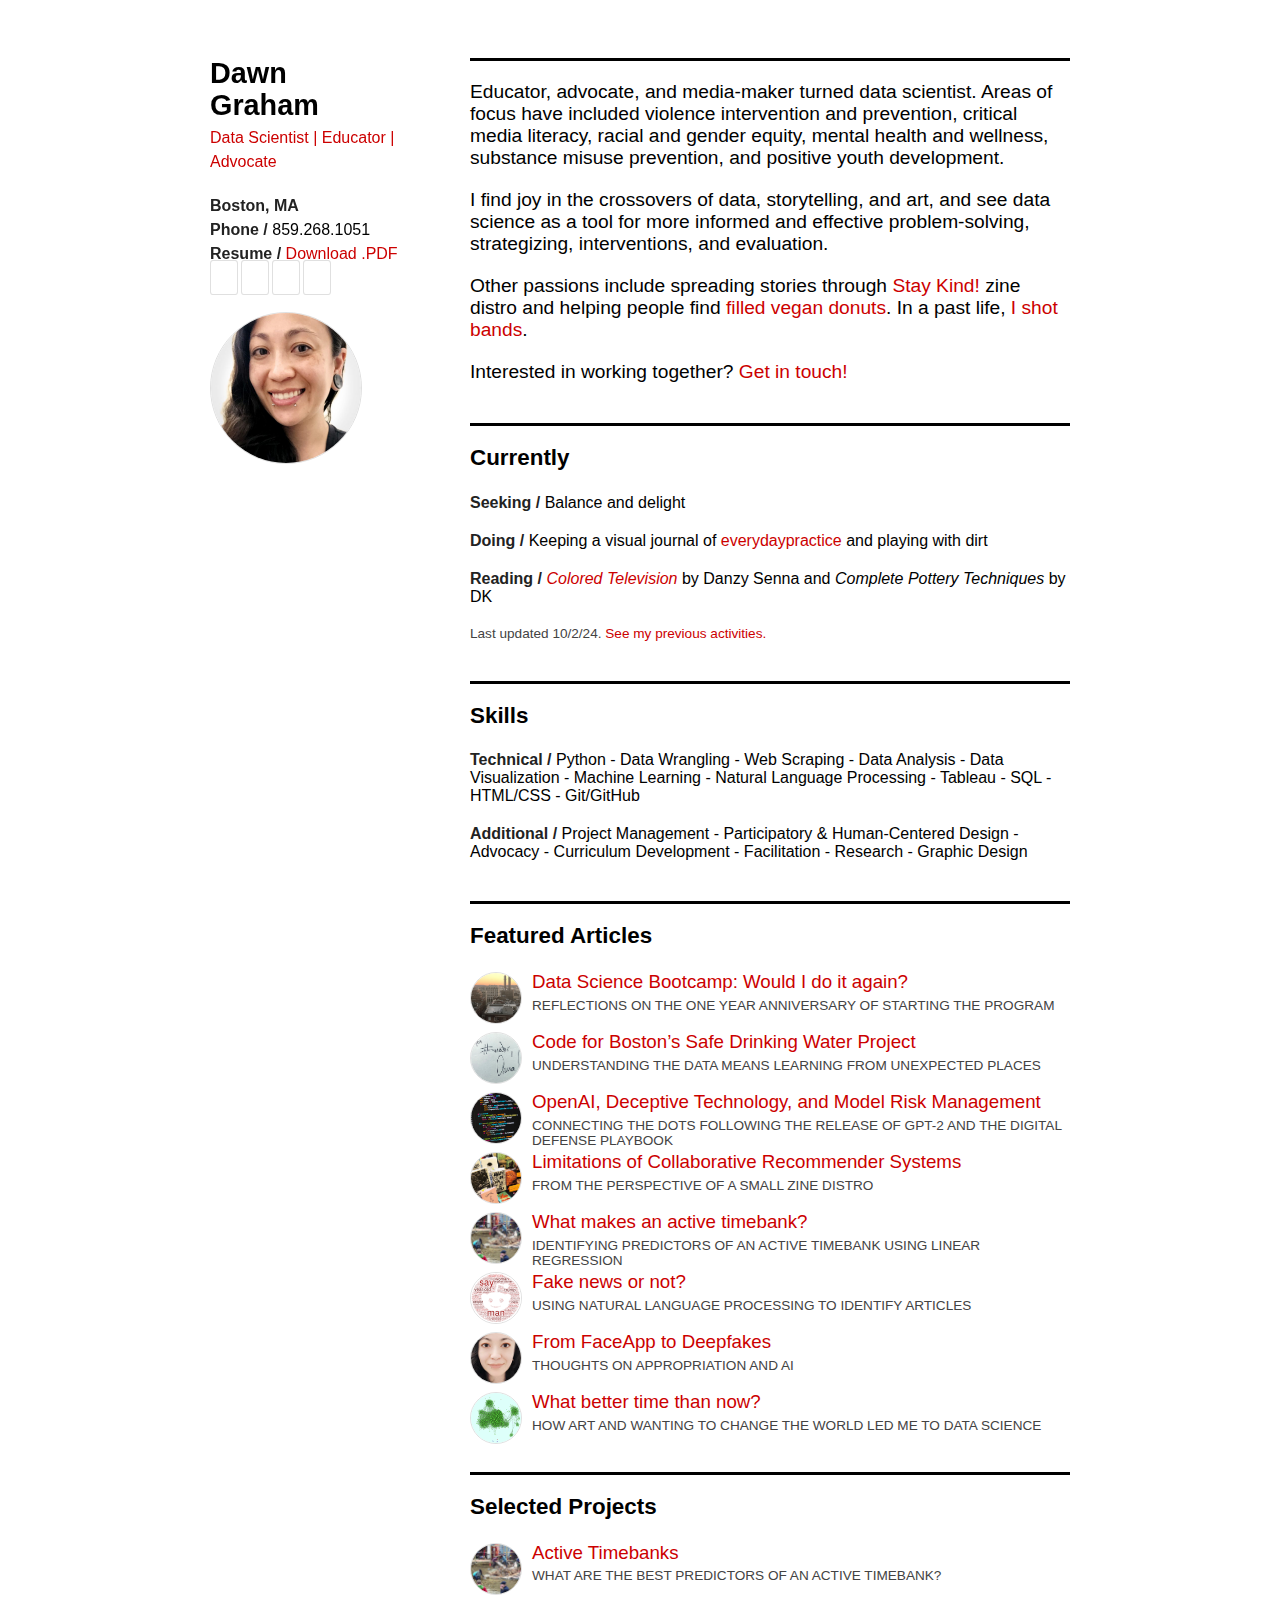
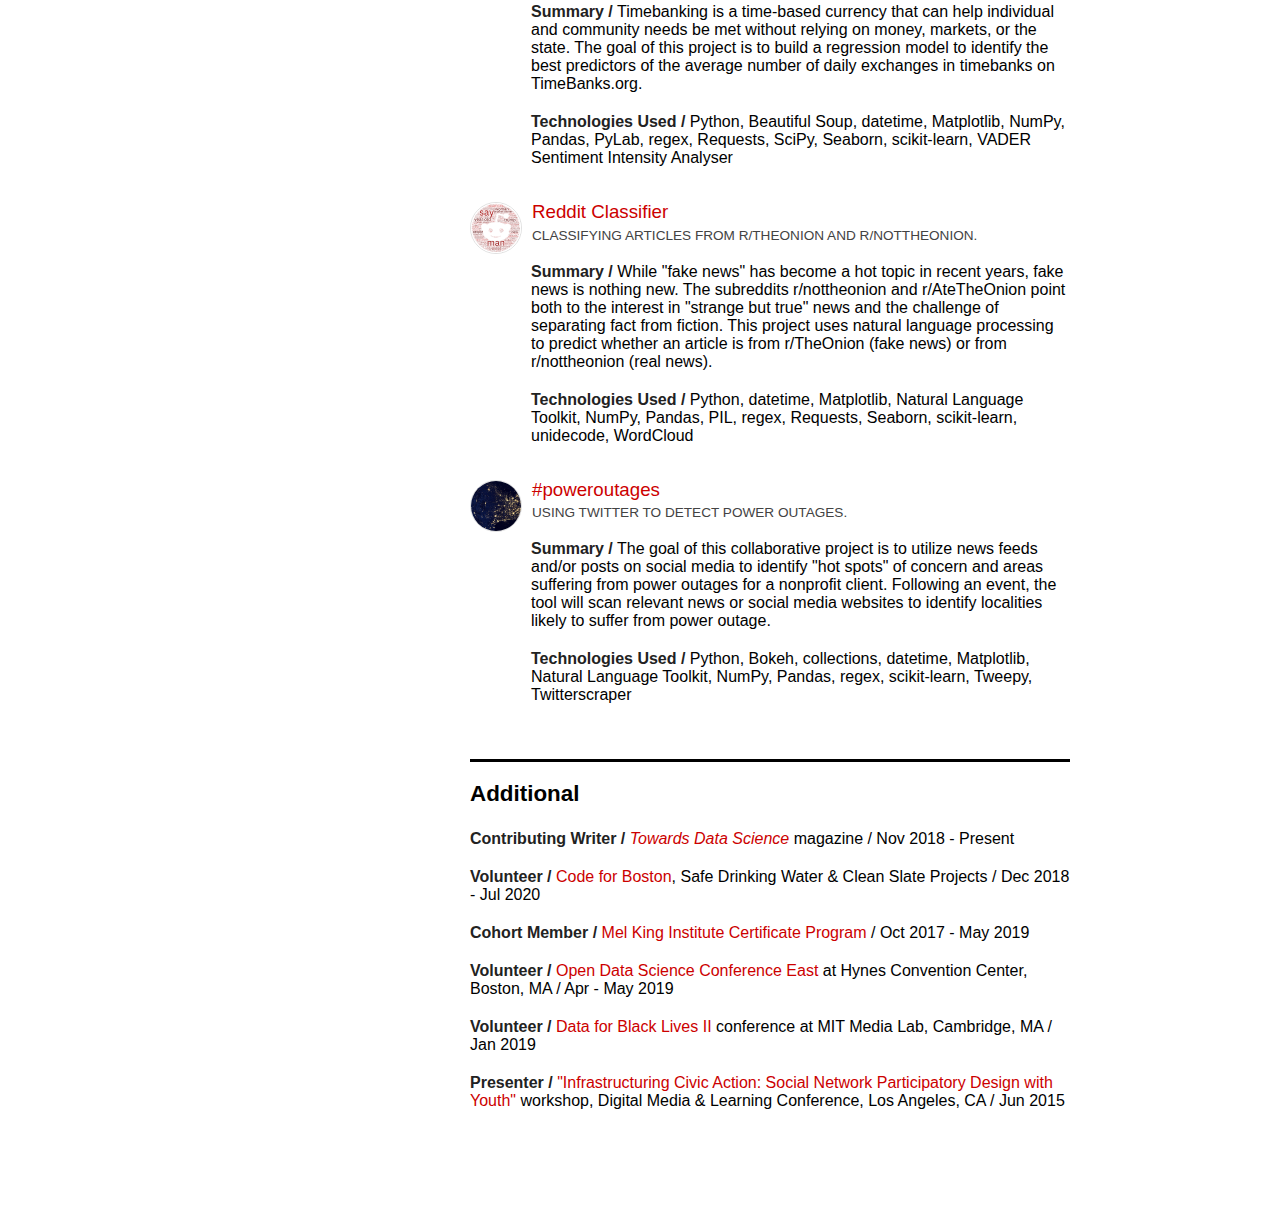
==== index.html @ 1b02b082 "Update Reading, Seeking, Learning" ====
<!doctype html>
<html>
  <head>
    <meta charset="utf-8">
    <meta http-equiv="X-UA-Compatible" content="chrome=1">
    <title>Dawn Graham</title>

    <link rel="stylesheet" href="stylesheets/styles.css">
    <link rel="stylesheet" href="stylesheets/pygment_trac.css">
    <meta name="viewport" content="width=device-width">
    <!--[if lt IE 9]>
    <script src="//html5shiv.googlecode.com/svn/trunk/html5.js"></script>
    <![endif]-->

    <!-- favicon -->
    <link rel="apple-touch-icon" sizes="180x180" href="favicon/apple-touch-icon.png">
    <link rel="icon" type="image/png" sizes="32x32" href="favicon/favicon-32x32.png">
    <link rel="icon" type="image/png" sizes="16x16" href="favicon/favicon-16x16.png">
    <link rel="manifest" href="favicon/site.webmanifest">
    <link rel="mask-icon" href="favicon/safari-pinned-tab.svg" color="#cc0000">
    <meta name="msapplication-TileColor" content="#da532c">
    <meta name="theme-color" content="#ffffff">


    <!-- Font Awesome -->
    <link rel="stylesheet" href="https://use.fontawesome.com/releases/v5.7.1/css/all.css" integrity="sha384-fnmOCqbTlWIlj8LyTjo7mOUStjsKC4pOpQbqyi7RrhN7udi9RwhKkMHpvLbHG9Sr" crossorigin="anonymous">

    <!-- Global site tag (gtag.js) - Google Analytics -->
	<script async src="https://www.googletagmanager.com/gtag/js?id=UA-133308921-1"></script>
	<script>
	  window.dataLayer = window.dataLayer || [];
	  function gtag(){dataLayer.push(arguments);}
	  gtag('js', new Date());

	  gtag('config', 'UA-133308921-1');
	</script>
  </head>
  <body>
    <div class="wrapper">
      <header>
        <h1>Dawn<br>Graham</h1>
        <p id="subtitle">Data Scientist | Educator | Advocate</p>
        <p><strong>Boston, MA</strong><br>
          <strong>Phone / </strong>859.268.1051<br>
          <strong>Resume / </strong><a href="./images/DawnGrahamResume.pdf" target="_blank">Download .PDF</a><br>
          <span class="fontawesome"><a href="mailto:dawnwgraham@gmail.com" target="_blank"><i class="far fa-envelope"></i></a> <a href="https://linkedin.com/in/dawnwgraham/" target="_blank"><i class="fab fa-linkedin-in"></i></a> <a href="https://github.com/dawngraham/" target="_blank"><i class="fab fa-github"></i></a> <a href="https://medium.com/@dawngraham" target="_blank"><i class="fab fa-medium-m"></i></a></span>
        </p>
        <img src="./images/Dawn-Graham-Headshot.jpeg">
      </header>
      <section id="summary">
      	<p>Educator, advocate, and media-maker turned data scientist. Areas of focus have included violence intervention and prevention, critical media literacy, racial and gender equity, mental health and wellness, substance misuse prevention, and positive youth development.</p>
        <p>I find joy in the crossovers of data, storytelling, and art, and see data science as a tool for more informed and effective problem-solving, strategizing, interventions, and evaluation.</p>
        <p>Other passions include spreading stories through <a href="https://www.staykind.com/" target="_blank">Stay Kind!</a> zine distro and helping people find <a href="https://filledvegandonuts.com/" target="_blank">filled vegan donuts</a>. In a past life, <a href="http://ishotbands.com/" target="_blank">I shot bands</a>.</p>
        <p>Interested in working together? <a href="mailto:dawnwgraham@gmail.com" target="_blank">Get in touch!</a></p>
      </section>
      <section>
        <h2>Currently</h2><br>
        <p>
          <strong>Seeking /</strong> Balance and delight
        </p>
        <p>
          <strong>Doing /</strong> Keeping a visual journal of <a href="https://www.instagram.com/everydaypractice/" target="_blank">everydaypractice</a> and playing with dirt
        </p>
        <p>
          <strong>Reading /</strong> <a href="https://www.penguinrandomhouse.ca/books/721501/colored-television-a-gma-book-club-pick-by-danzy-senna/9780593544372" target="_blank"><i>Colored Television</i></a> by Danzy Senna and <i>Complete Pottery Techniques</i> by DK
        </p>
        <p class="note">Last updated 10/2/24. <a href="archive.html">See my previous activities.</a></p>
      </section>
      <section>
        <h2>Skills</h2><br>
        <p>
          <strong>Technical /</strong> Python - Data Wrangling - Web Scraping - Data Analysis - Data Visualization - Machine Learning - Natural Language Processing - Tableau - SQL - HTML/CSS - Git/GitHub
        </p>
        <p>
          <strong>Additional /</strong> Project Management - Participatory & Human-Centered Design - Advocacy - Curriculum Development - Facilitation - Research - Graphic Design
        </p>
      </section>
      <section>
      	<h2>Featured Articles</h2><br>

        <div class="article">
          <img class="thumbnail" src="./images/ga.jpg">
          <a href="https://towardsdatascience.com/data-science-bootcamp-would-i-do-it-again-f80b9a8c704d?source=friends_link&sk=727666cd06eab9b3742e76c93633a19c" target="_blank"><h3>Data Science Bootcamp: Would I do it again?</h3></a>
          <p class="artsub">Reflections on the one year anniversary of starting the program</p>
        </div>

        <div class="article">
          <img class="thumbnail" src="./images/water.jpg">
          <a href="https://towardsdatascience.com/code-for-bostons-safe-drinking-water-project-8283989e647f?source=friends_link&sk=23d74f7f3690011547973d6f8df284b5" target="_blank"><h3>Code for Boston’s Safe Drinking Water Project</h3></a>
          <p class="artsub">Understanding the data means learning from unexpected places</p>
        </div>

        <div class="article">
          <img class="thumbnail" src="./images/openai.jpeg">
          <a href="https://towardsdatascience.com/openai-deceptive-technology-and-model-risk-management-57286070c06c?source=friends_link&sk=1191ae0c1755ec236af24ca416cdcbc4" target="_blank"><h3>OpenAI, Deceptive Technology, and Model Risk Management</h3></a>
          <p class="artsub">Connecting the dots following the release of GPT-2 and the Digital Defense Playbook</p>
        </div>

      	<div class="article">
	      	<img class="thumbnail" src="./images/distro.jpg">
	      	<a href="https://towardsdatascience.com/limitations-of-collaborative-recommender-systems-9801036941b3?source=friends_link&sk=53a83b3684bcdc7ad3c8f099f95afdd9" target="_blank"><h3>Limitations of Collaborative Recommender Systems</h3></a>
	        <p class="artsub">From the perspective of a small zine distro</p>
        </div>

      	<div class="article">
	      	<img class="thumbnail" src="./images/earthquake.jpg">
	      	<a href="https://towardsdatascience.com/what-makes-an-active-timebank-49a98eba8502?source=friends_link&sk=b9d755e94cc3613ef35e993f9acea7cb" target="_blank"><h3>What makes an active timebank?</h3></a>
	        <p class="artsub">Identifying predictors of an active timebank using linear regression</p>
        </div>

      	<div class="article">
	      	<img class="thumbnail" src="./images/reddit.png">
	      	<a href="https://towardsdatascience.com/fake-news-or-not-edad1552aa02?source=friends_link&sk=d1650e74a3434154fada10966b61f66d" target="_blank"><h3>Fake news or not?</h3></a>
	        <p class="artsub">Using natural language processing to identify articles</p>
        </div>

        <div class="article">
	        <img class="thumbnail" src="./images/meitu.jpeg">
	        <a href="https://towardsdatascience.com/from-faceapp-to-deepfakes-3d1048713da0?source=friends_link&sk=47bcf9e1779777476d556ead54b3d1bf" target="_blank"><h3>From FaceApp to Deepfakes</h3></a>
	        <p class="artsub">Thoughts on appropriation and AI</p>
        </div>

        <div class="article">
	        <img class="thumbnail" src="./images/fbgephi.png">
	        <a href="https://towardsdatascience.com/what-better-time-than-now-c7171cf8910e?source=friends_link&sk=c07c0a1d278b40240be6796b0c7aaef4" target="_blank"><h3>What better time than now?</h3></a>
	        <p class="artsub">How art and wanting to change the world led me to data science</p>
        </div>
      </section>
      <section id="projects">
        <h2>Selected Projects</h2><br>

        <div>
          <img class="thumbnail" src="./images/earthquake.jpg">
          <a href="https://github.com/dawngraham/timebanks" target="_blank"><h3>Active Timebanks</h3></a>
          <p class="artsub">What are the best predictors of an active timebank?</p>
          <p><strong>Summary /</strong> Timebanking is a time-based currency that can help individual and community needs be met without relying on money, markets, or the state. The goal of this project is to build a regression model to identify the best predictors of the average number of daily exchanges in timebanks on TimeBanks.org.</p>
          <p><strong>Technologies Used /</strong> Python, Beautiful Soup, datetime, Matplotlib, NumPy, Pandas, PyLab, regex, Requests, SciPy, Seaborn, scikit-learn, VADER Sentiment Intensity Analyser</p>
        </div>

        <div>
          <img class="thumbnail" src="./images/reddit.png">
          <a href="https://github.com/dawngraham/reddit-theonion" target="_blank"><h3>Reddit Classifier</h3></a>
          <p class="artsub">Classifying articles from r/TheOnion and r/nottheonion.</p>
          <p><strong>Summary /</strong> While "fake news" has become a hot topic in recent years, fake news is nothing new. The subreddits r/nottheonion and r/AteTheOnion point both to the interest in "strange but true" news and the challenge of separating fact from fiction. This project uses natural language processing to predict whether an article is from r/TheOnion (fake news) or from r/nottheonion (real news).</p>
          <p><strong>Technologies Used /</strong> Python, datetime, Matplotlib, Natural Language Toolkit, NumPy, Pandas, PIL, regex, Requests, Seaborn, scikit-learn, unidecode, WordCloud</p>
        </div>

        <div>
          <img class="thumbnail" src="./images/poweroutage.jpg">
          <a href="https://github.com/dawngraham/power-outages" target="_blank"><h3>#poweroutages</h3></a>
          <p class="artsub">Using Twitter to detect power outages.</p>
          <p><strong>Summary /</strong> The goal of this collaborative project is to utilize news feeds and/or posts on social media to identify "hot spots" of concern and areas suffering from power outages for a nonprofit client. Following an event, the tool will scan relevant news or social media websites to identify localities likely to suffer from power outage.</p>
          <p><strong>Technologies Used /</strong> Python, Bokeh, collections, datetime, Matplotlib, Natural Language Toolkit, NumPy, Pandas, regex, scikit-learn, Tweepy, Twitterscraper</p>
        </div>

      </section>
      <section>
        <h2>Additional</h2><br>
        <p>
          <strong>Contributing Writer /</strong> <a href="https://towardsdatascience.com/@dawngraham" target="_blank"><i>Towards Data Science</i></a> magazine / Nov 2018 - Present
        </p>
        <p>
          <strong>Volunteer /</strong> <a href="https://www.codeforboston.org/projects/" target="_blank">Code for Boston</a>, Safe Drinking Water & Clean Slate Projects / Dec 2018 - Jul 2020
      	</p>
        <p>
          <strong>Cohort Member /</strong> <a href="https://melkinginstitute.org/certificate-program" target="_blank">Mel King Institute Certificate Program</a> / Oct 2017 - May 2019
        </p>
        <p>
          <strong>Volunteer /</strong> <a href="https://odsc.com/boston" target="_blank">Open Data Science Conference East</a> at Hynes Convention Center, Boston, MA / Apr - May 2019
        </p>
      	<p>
          <strong>Volunteer /</strong> <a href="http://d4bl.org/conference.html" target="_blank">Data for Black Lives II</a> conference at MIT Media Lab, Cambridge, MA / Jan 2019
        </p>
        <p>
        	<strong>Presenter /</strong> <a href= "https://dml2015.dmlhub.net/event/12386-workshop-ce-infrastructuring-civic-action-social-network-participatory-design-with-youth/?instance_id=797" target="_blank">"Infrastructuring Civic Action: Social Network Participatory Design with Youth"</a> workshop, Digital Media & Learning Conference, Los Angeles, CA / Jun 2015
        </p>
      </section>
      <div id="bottom">
      </div>
      <footer>
      </footer>
    </div>
    <script src="javascripts/scale.fix.js"></script>
  </body>
</html>
---- stylesheets/styles.css ----
body {
  background-color: #fff;
  padding:50px;
  font-size: 100%;
  font-family: 'Helvetica Neue', Helvetica, Arial, sans-serif;
  color:#000;
  font-weight:300;
}

h1, h2, h3, h4, h5, h6 {
  color:#000;
  margin:0 0 5px;
}

p, ul, ol, table, pre, dl {
  margin:0 0 20px;
}

h1, h2, h3 {
  line-height:1.1;
}

h1 {
  font-size:1.8em;
  font-weight: 700;
}

h1 a {
  color: #000;
}

h1 a:hover {
  color:#cc0000;
  text-decoration:none;
}

h2 {
  font-size:1.4em;
  font-weight: 700;
}

h3, h4, h5, h6 {
  font-weight: 500;
}

a h3 {
  color: #cc0000;
}

a {
  color:#cc0000;
  text-decoration:none;
}

a:hover {
  text-decoration:underline;
}

a small {
  font-size:11px;
  color:#777;
  margin-top:-0.3em;
  display:block;
}

a:hover small {
  color:#777;
}

.wrapper {
  width:860px;
  margin:0 auto;
}

blockquote {
  border-left:1px solid #e5e5e5;
  margin:0;
  padding:0 0 0 20px;
  font-style:italic;
}

code, pre {
  font-family:Monaco, Bitstream Vera Sans Mono, Lucida Console, Terminal, Consolas, Liberation Mono, DejaVu Sans Mono, Courier New, monospace;
  color:#333;
}

pre {
  padding:8px 15px;
  background: #f8f8f8;
  border-radius:5px;
  border:1px solid #e5e5e5;
  overflow-x: auto;
}

table {
  width:100%;
  border-collapse:collapse;
}

th, td {
  text-align:left;
  padding:5px 10px;
  border-bottom:1px solid #e5e5e5;
}

dt {
  color:#444;
  font-weight:500;
}

th {
  color:#444;
}

img {
  max-width:100%;
}

header {
  width:240px;
  float:left;
  position:fixed;
  -webkit-font-smoothing:subpixel-antialiased;
}

header p {
  font-size: 1em;
  line-height: 1.5em;
}

#subtitle {
  font-size: 1em;
  color: #cc0000;
}

header img {
  padding:0;
  border-radius:50%;
  border:1px solid #e0e0e0;
  width:150px;
}

header ul {
  list-style:none;
  height:40px;
  padding:0;
  background: #f4f4f4;
  border-radius:5px;
  border:1px solid #e0e0e0;
  width:240px;
}

header li {
  width:89px;
  float:left;
  border-right:1px solid #e0e0e0;
  height:40px;
}

header li:first-child a {
  border-radius:5px 0 0 5px;
}

header li:last-child a {
  border-radius:0 5px 5px 0;
}

header ul a {
  line-height:1;
  font-size:11px;
  color:#999;
  display:block;
  text-align:center;
  padding-top:6px;
  height:34px;
}

header ul a:hover {
  color:#999;
}

header ul a:active {
  background-color:#f0f0f0;
}

strong {
  color:#222;
  font-weight:700;
}

header ul li + li + li {
  border-right:none;
  width:89px;
}

header ul a strong {
  font-size:14px;
  display:block;
  color:#222;
}

.fontawesome i {
  font-size:1.3em;
  color: #cc0000;
  margin: 10px 3px 0 0;
  padding: 5px 13px;
  border:1px solid #e0e0e0;
  border-radius: 10%;
}

.fontawesome i:hover {
  border:1px solid #cc0000;
}

section {
  width:600px;
  float:right;
  padding-bottom:50px;
  border:1px solid #000;
  border-width:3px 0 0 0;
  padding:20px 0;
  margin:0;
}

#summary {
  font-size: 1.2em;
}

small {
  font-size:11px;
}

hr {
  border:0;
  background:#e5e5e5;
  height:1px;
  margin:0 0 20px;
}

.note {
  color: #434343;
  font-size: 0.85em;
}

.article {
  min-height: 60px;
}

.article p {
  margin: 0 0 20px 61px;
}

.thumbnail {
  width:50px;
  height:50px;
  object-fit:cover;
  border-radius:50%;
  border:1px solid #e0e0e0;
  vertical-align:middle;
  float:left;
  margin-right:10px;
}

.reading {
  max-width:120px;
  max-height:120px;
  object-fit:contain;
  border:1px solid #e0e0e0;
  vertical-align:middle;
  margin: 0 10px 10px 0;
  border-radius: 3px;
}

.readingdt {
  writing-mode: vertical-lr;
  margin: 0 0 0px -10px;
}

.artsub {
  text-transform: uppercase;
  color: #434343;
  font-size: .85em;
}

#projects div {
  margin-bottom: 35px;
}

#projects p {
  margin: 0 0 20px 61px;
}

#archive ul {
	position: relative;
	list-style: none;
	margin-left: 35px;
	padding-left: 0.8em;
}

#archive ul li{
  margin: 0 0 20px;
}

#archive ul li:before {
	content: "/";
  font-weight: 500;
	position: absolute;
  left: 0;
}

#archive ul ul {
	margin-left: 0;
}

#bottom {
  clear: both;
}

footer {
  width:270px;
  float:left;
  position:fixed;
  bottom:50px;
  -webkit-font-smoothing:subpixel-antialiased;
}

@media print, screen and (max-width: 960px) {

  div.wrapper {
    width:auto;
    margin:0;
  }

  header, section, footer {
    float:none;
    position:static;
    width:auto;
  }

  header {
    padding-right:200px;
  }

  section {
  }

  header a small {
    display:inline;
  }

  header img {
    position:absolute;
    right:50px;
    top:52px;
  }

  header ul {
    position:absolute;
    right:50px;
    top:52px;
  }

  #subtitle {
    font-size: 1.4em;
  }
}

@media print, screen and (max-width: 720px) {
  body {
    word-wrap:break-word;
  }

  header {
    padding:0;
  }

  header ul, header p.view {
    position:static;
  }

  #subtitle {
    padding-right:160px;
  }

  pre, code {
    word-wrap:normal;
  }
}

@media print, screen and (max-width: 480px) {
  body {
    padding:15px;
  }

  header img {
    right:23px;
    top:23px;
    width: 120px;
  }

  header ul {
    width:99%;
  }

  header li, header ul li + li + li {
    width:33%;
  }

  #subtitle {
    font-size: 1.1em;
    padding-right:130px;
  }

  .reading {
    max-width:75px;
    max-height:75px;
    margin: 0 5px 5px 0;
  }
  .readingdt {
    margin: 0 0 -10px -5px;
    font-size: 80%;
  }
}

@media print {
  body {
    padding:0.4in;
    font-size:12pt;
    color:#444;
  }
}
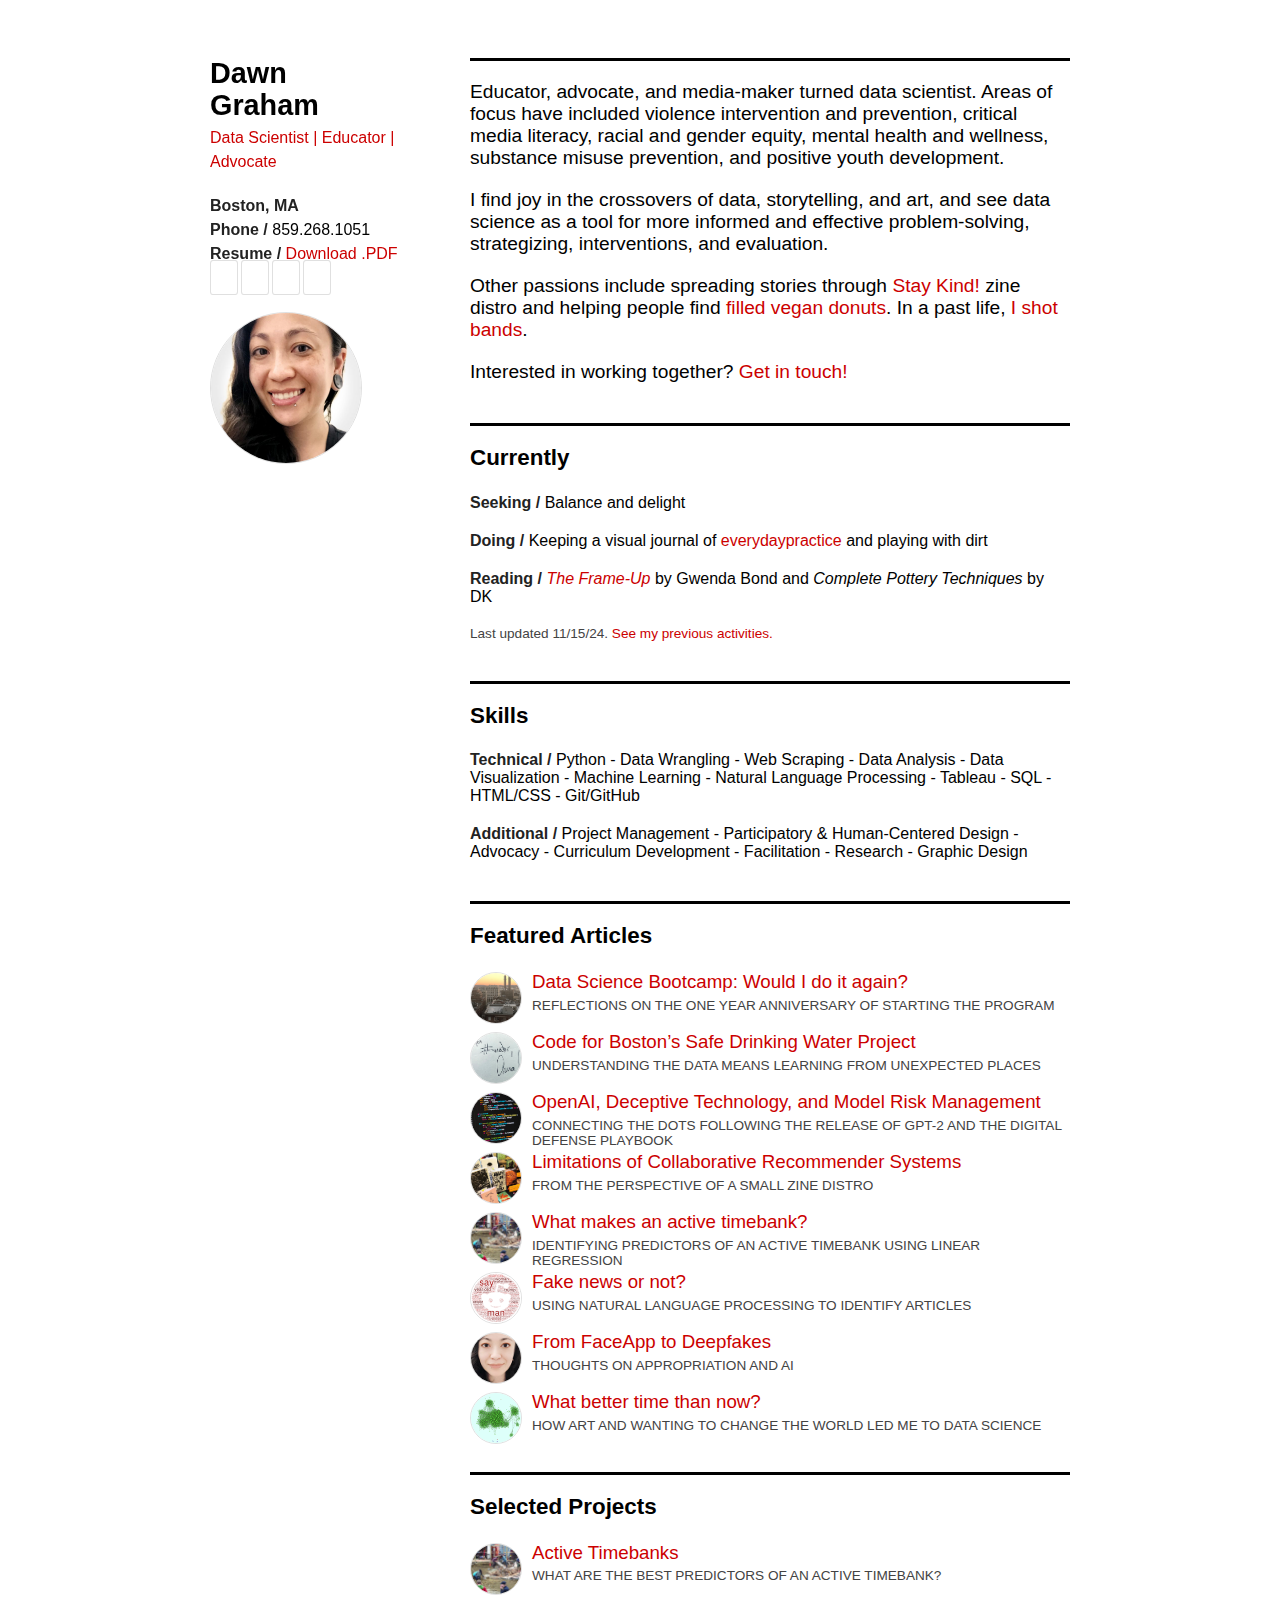
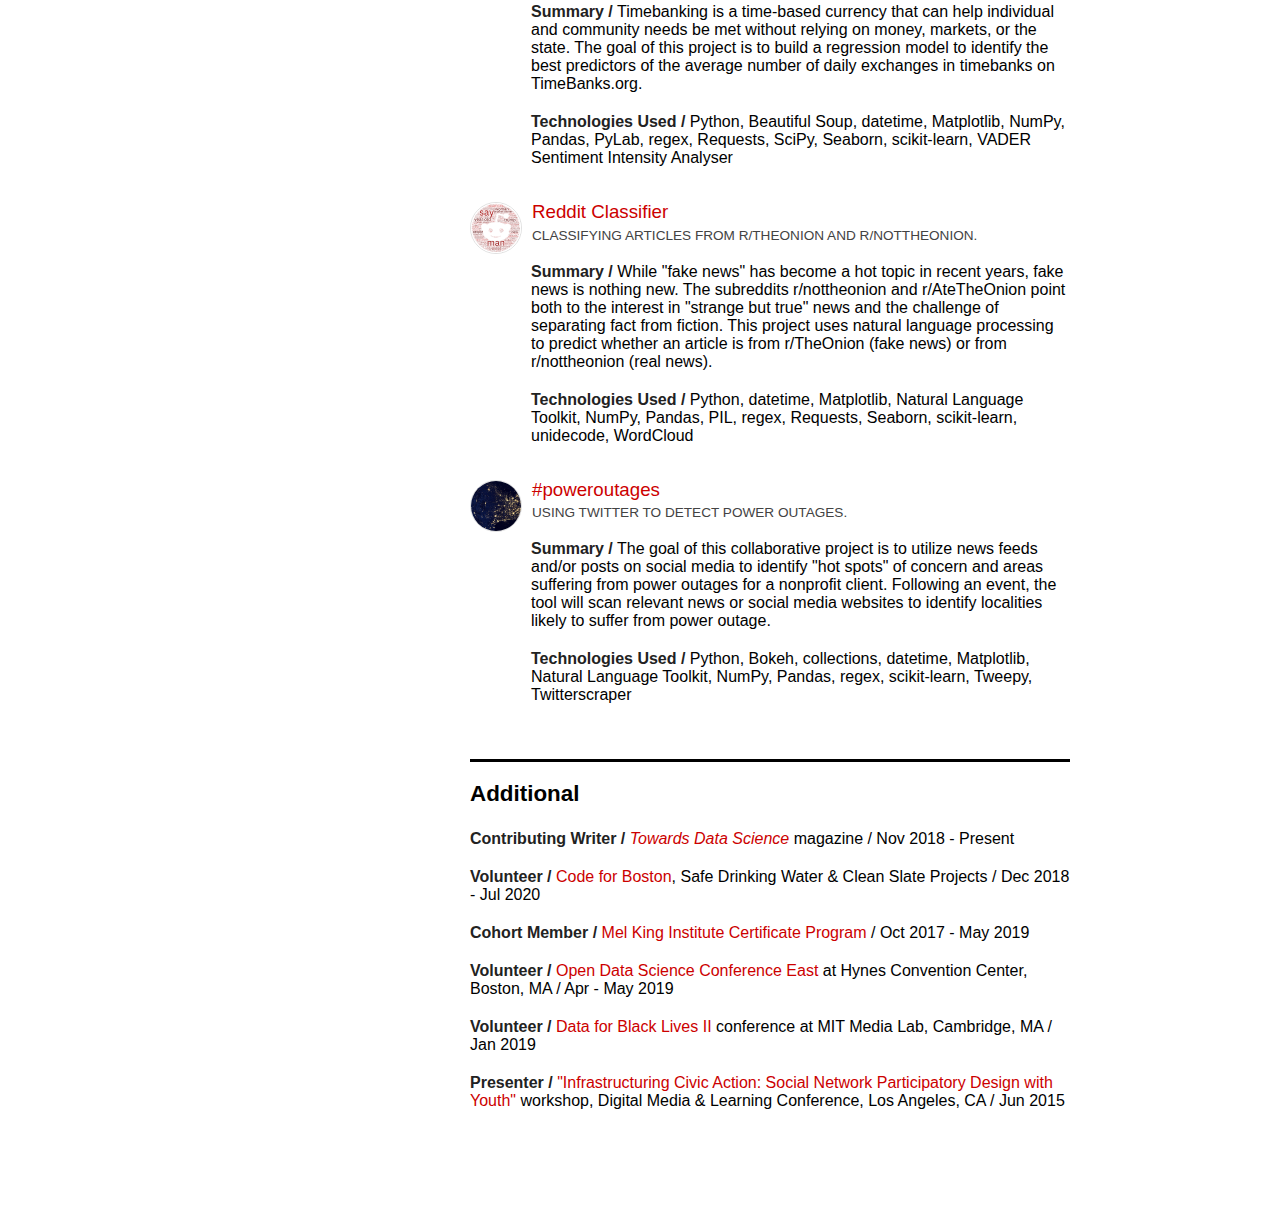
==== commit ed047f35: "Update Reading" ====
--- a/index.html
+++ b/index.html
@@ -62,9 +62,9 @@
           <strong>Doing /</strong> Keeping a visual journal of <a href="https://www.instagram.com/everydaypractice/" target="_blank">everydaypractice</a> and playing with dirt
         </p>
         <p>
-          <strong>Reading /</strong> <a href="https://www.penguinrandomhouse.ca/books/721501/colored-television-a-gma-book-club-pick-by-danzy-senna/9780593544372" target="_blank"><i>Colored Television</i></a> by Danzy Senna and <i>Complete Pottery Techniques</i> by DK
+          <strong>Reading /</strong> <a href="https://www.gwendabond.com/bondgirl/writing/the-frame-up" target="_blank"><i>The Frame-Up</i></a> by Gwenda Bond and <i>Complete Pottery Techniques</i> by DK
         </p>
-        <p class="note">Last updated 10/2/24. <a href="archive.html">See my previous activities.</a></p>
+        <p class="note">Last updated 11/15/24. <a href="archive.html">See my previous activities.</a></p>
       </section>
       <section>
         <h2>Skills</h2><br>
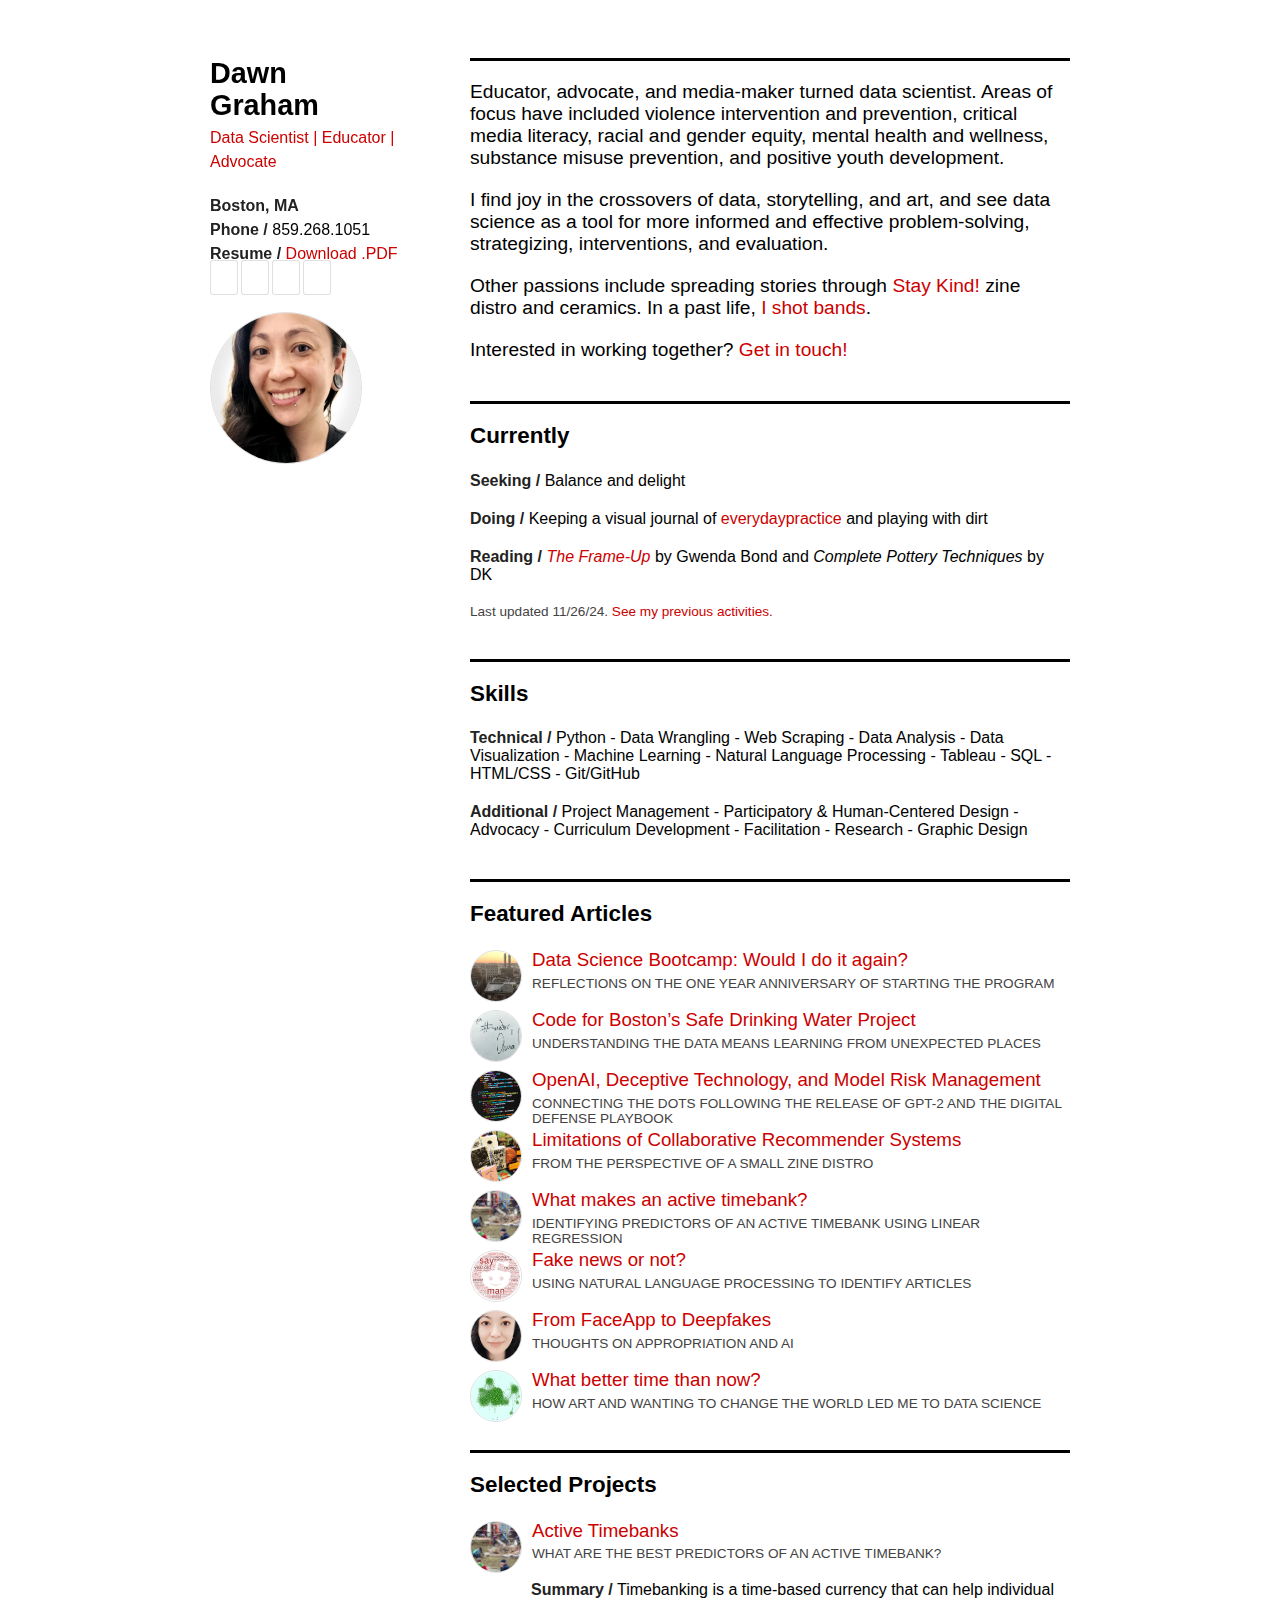
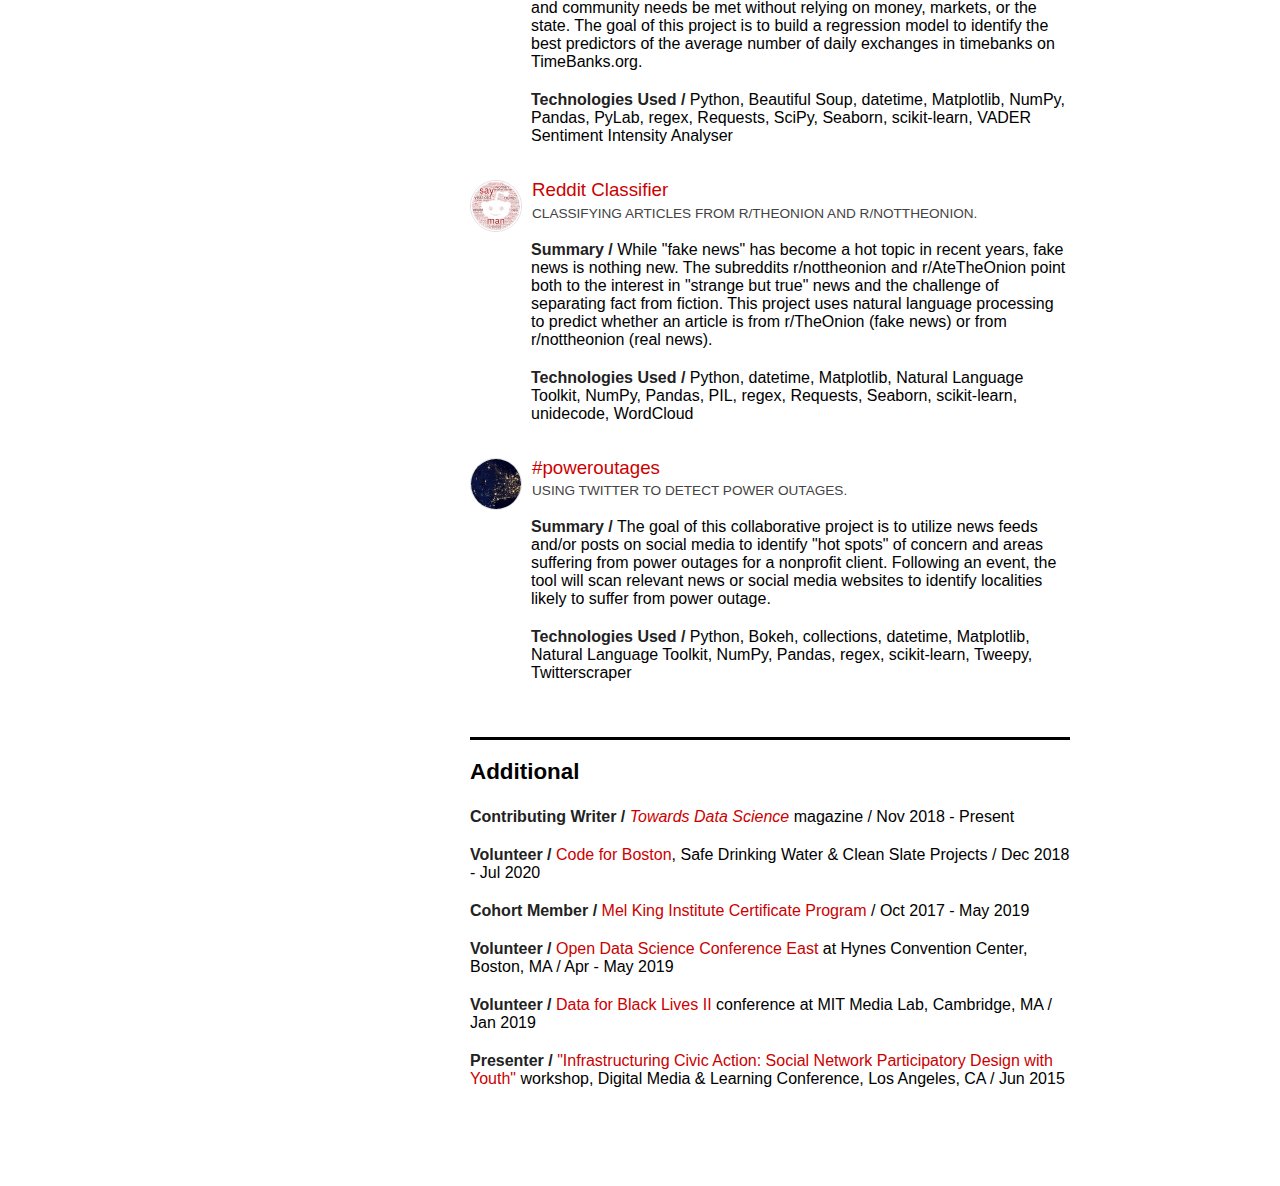
==== commit b0a72e9b: "Update summary" ====
--- a/index.html
+++ b/index.html
@@ -50,7 +50,7 @@
       <section id="summary">
       	<p>Educator, advocate, and media-maker turned data scientist. Areas of focus have included violence intervention and prevention, critical media literacy, racial and gender equity, mental health and wellness, substance misuse prevention, and positive youth development.</p>
         <p>I find joy in the crossovers of data, storytelling, and art, and see data science as a tool for more informed and effective problem-solving, strategizing, interventions, and evaluation.</p>
-        <p>Other passions include spreading stories through <a href="https://www.staykind.com/" target="_blank">Stay Kind!</a> zine distro and helping people find <a href="https://filledvegandonuts.com/" target="_blank">filled vegan donuts</a>. In a past life, <a href="http://ishotbands.com/" target="_blank">I shot bands</a>.</p>
+        <p>Other passions include spreading stories through <a href="https://www.staykind.com/" target="_blank">Stay Kind!</a> zine distro and ceramics. In a past life, <a href="http://ishotbands.com/" target="_blank">I shot bands</a>.</p>
         <p>Interested in working together? <a href="mailto:dawnwgraham@gmail.com" target="_blank">Get in touch!</a></p>
       </section>
       <section>
@@ -64,7 +64,7 @@
         <p>
           <strong>Reading /</strong> <a href="https://www.gwendabond.com/bondgirl/writing/the-frame-up" target="_blank"><i>The Frame-Up</i></a> by Gwenda Bond and <i>Complete Pottery Techniques</i> by DK
         </p>
-        <p class="note">Last updated 11/15/24. <a href="archive.html">See my previous activities.</a></p>
+        <p class="note">Last updated 11/26/24. <a href="archive.html">See my previous activities.</a></p>
       </section>
       <section>
         <h2>Skills</h2><br>
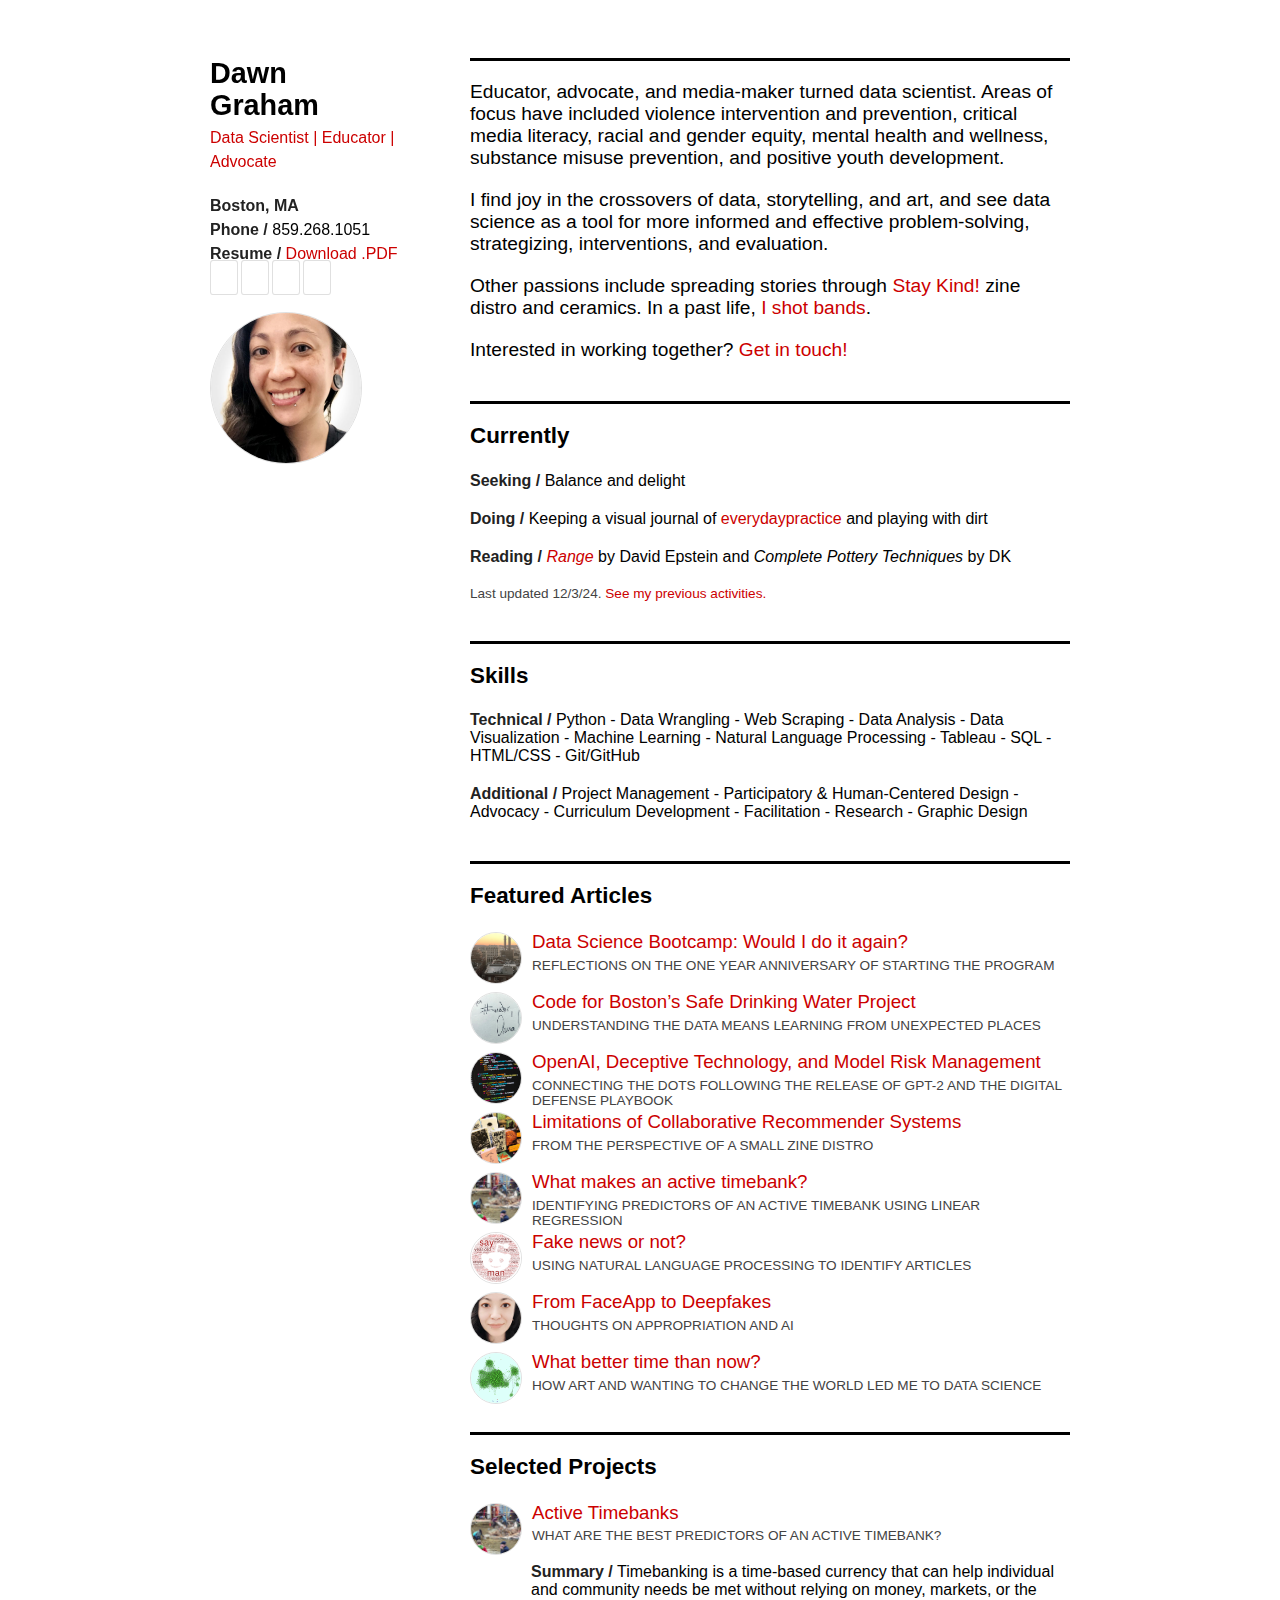
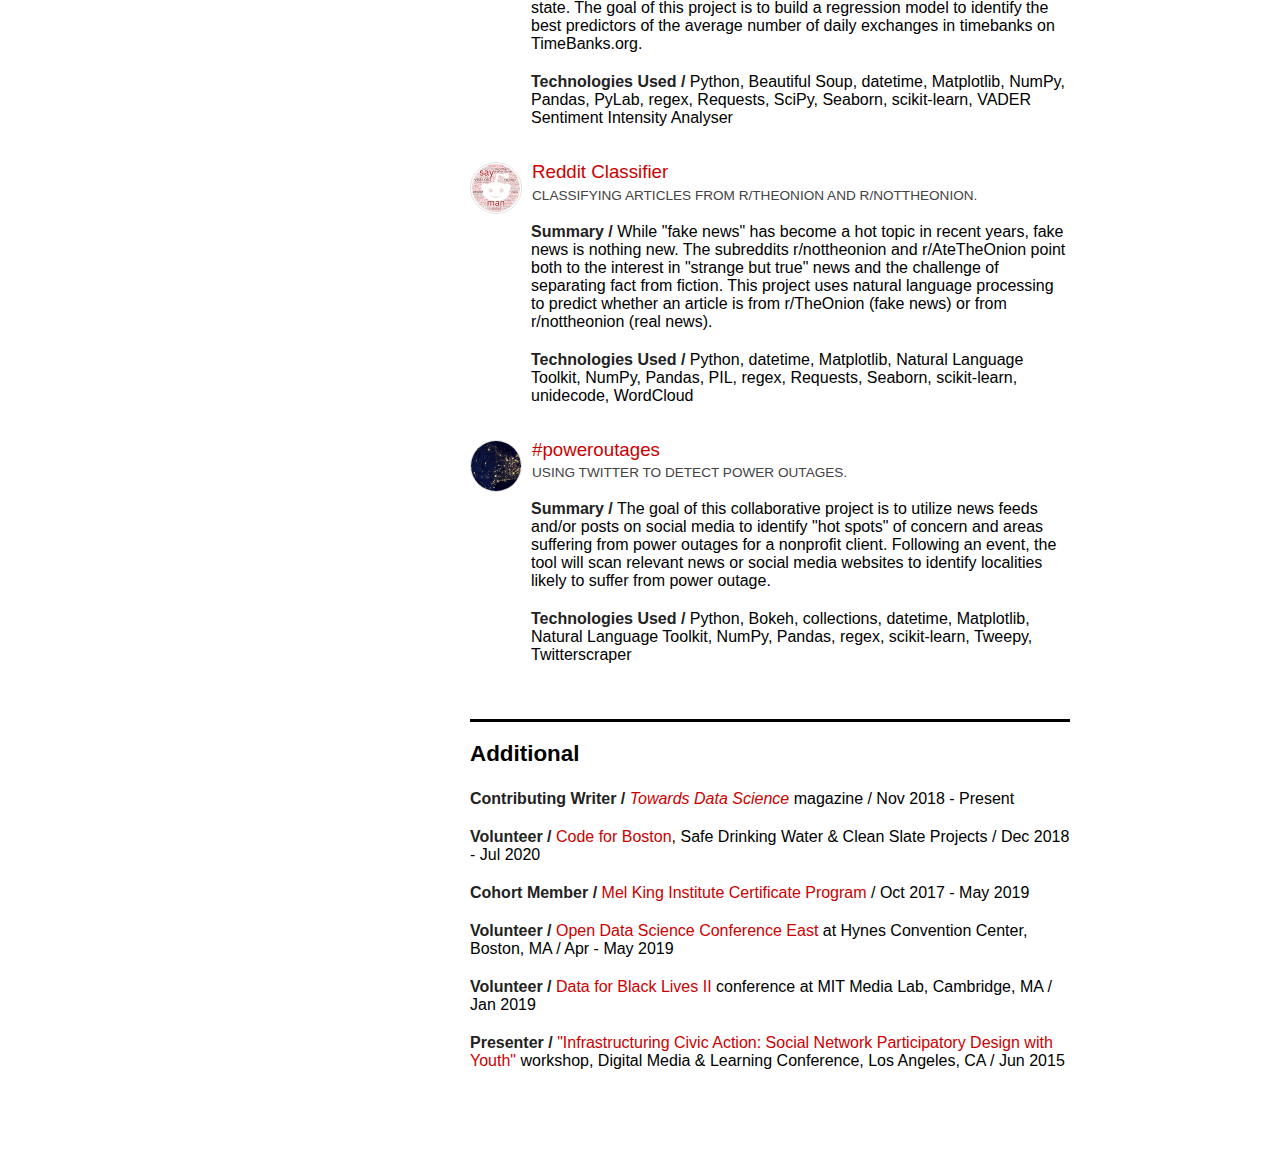
==== commit b1643e24: "Update reading" ====
--- a/index.html
+++ b/index.html
@@ -62,9 +62,9 @@
           <strong>Doing /</strong> Keeping a visual journal of <a href="https://www.instagram.com/everydaypractice/" target="_blank">everydaypractice</a> and playing with dirt
         </p>
         <p>
-          <strong>Reading /</strong> <a href="https://www.gwendabond.com/bondgirl/writing/the-frame-up" target="_blank"><i>The Frame-Up</i></a> by Gwenda Bond and <i>Complete Pottery Techniques</i> by DK
+          <strong>Reading /</strong> <a href="https://davidepstein.com/range/" target="_blank"><i>Range</i></a> by David Epstein and <i>Complete Pottery Techniques</i> by DK
         </p>
-        <p class="note">Last updated 11/26/24. <a href="archive.html">See my previous activities.</a></p>
+        <p class="note">Last updated 12/3/24. <a href="archive.html">See my previous activities.</a></p>
       </section>
       <section>
         <h2>Skills</h2><br>
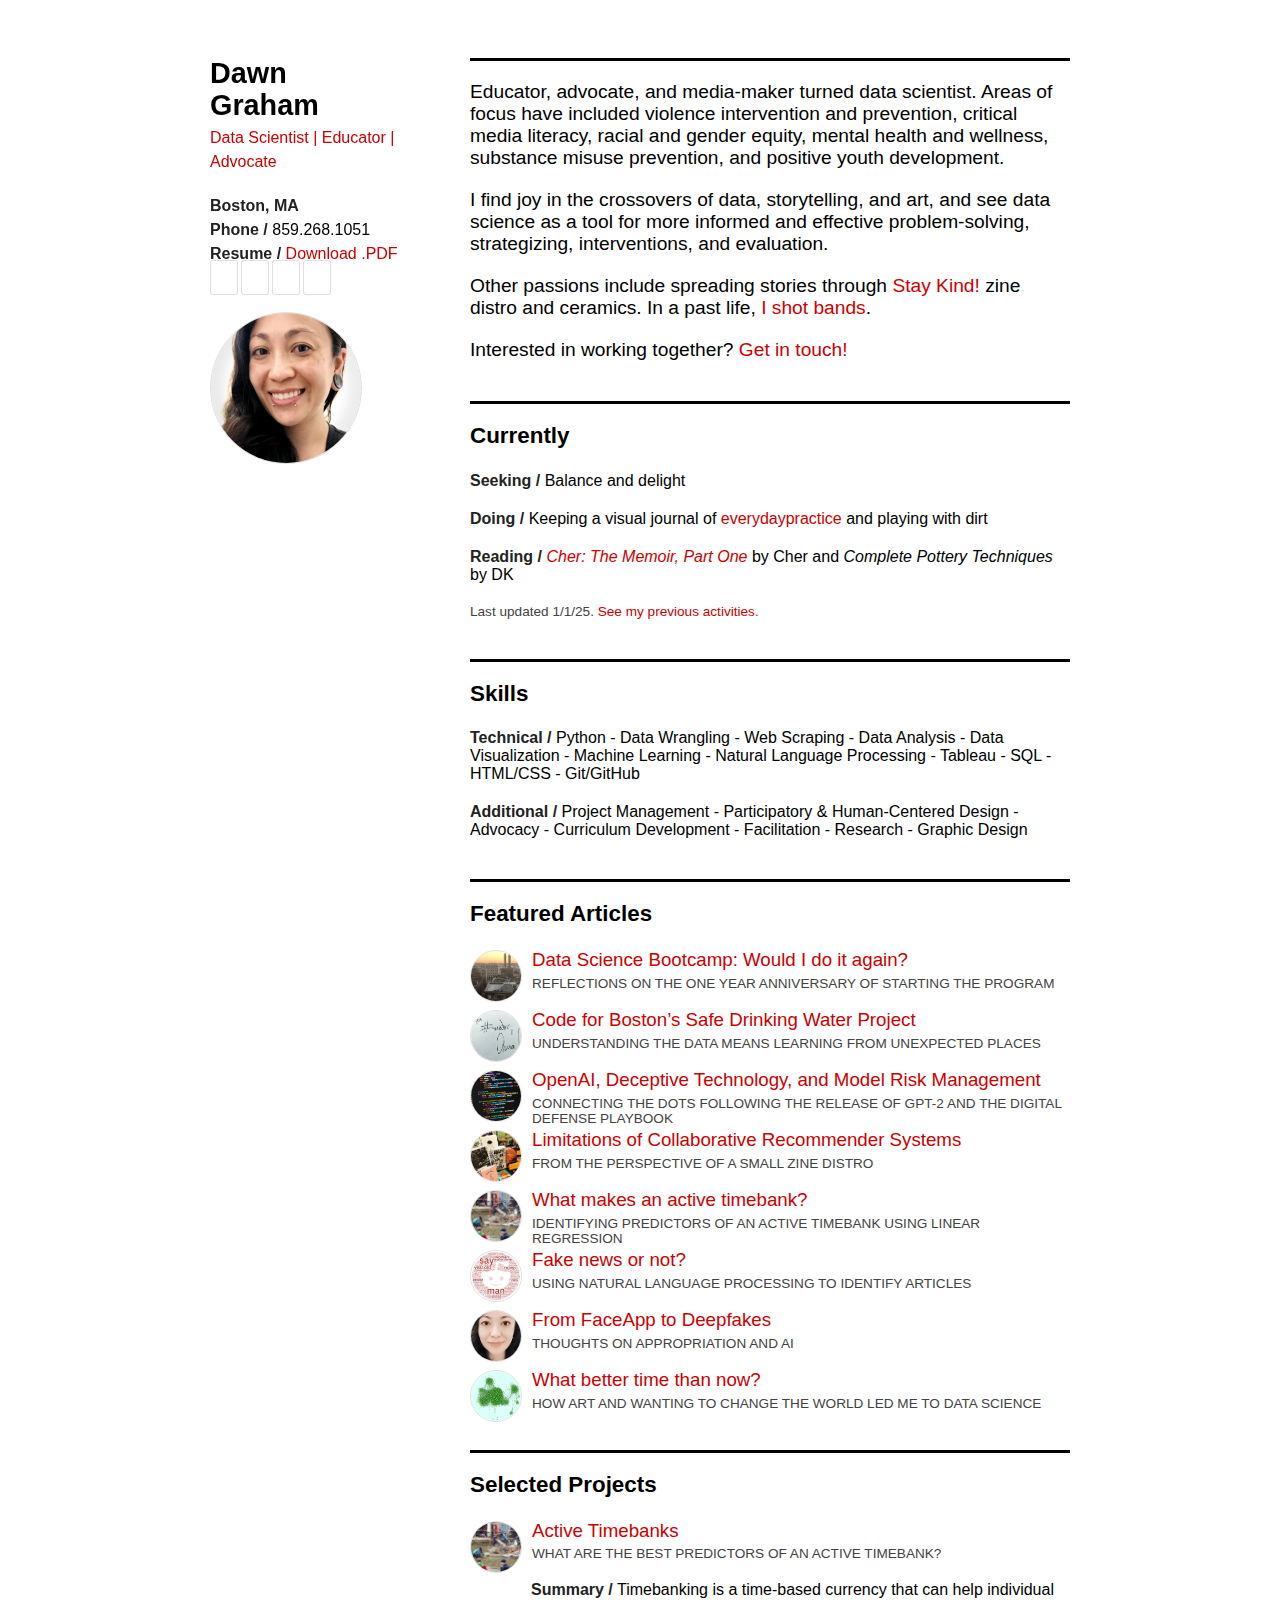
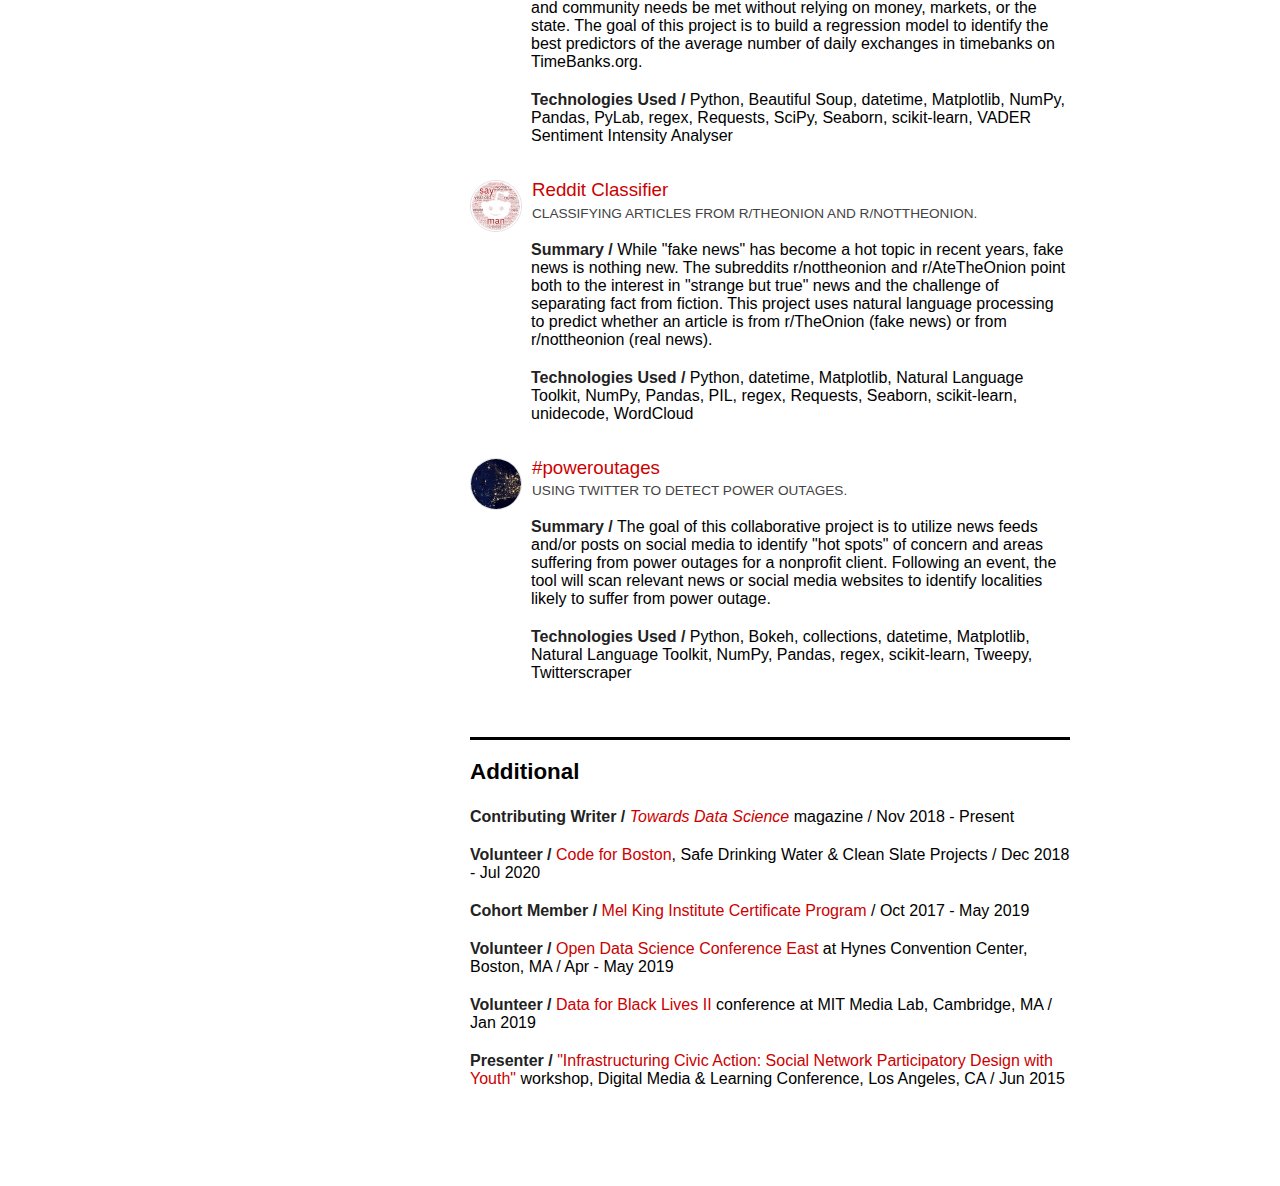
==== commit 01d56fa7: "Update Reading" ====
--- a/index.html
+++ b/index.html
@@ -62,9 +62,9 @@
           <strong>Doing /</strong> Keeping a visual journal of <a href="https://www.instagram.com/everydaypractice/" target="_blank">everydaypractice</a> and playing with dirt
         </p>
         <p>
-          <strong>Reading /</strong> <a href="https://davidepstein.com/range/" target="_blank"><i>Range</i></a> by David Epstein and <i>Complete Pottery Techniques</i> by DK
+          <strong>Reading /</strong> <a href="https://cher.store/collections/featured-items/products/cher-the-memoir-part-one-of-a-two-part-memoir-from-the-iconic-artist-and-actor" target="_blank"><i>Cher: The Memoir, Part One</i></a> by Cher and <i>Complete Pottery Techniques</i> by DK
         </p>
-        <p class="note">Last updated 12/3/24. <a href="archive.html">See my previous activities.</a></p>
+        <p class="note">Last updated 1/1/25. <a href="archive.html">See my previous activities.</a></p>
       </section>
       <section>
         <h2>Skills</h2><br>
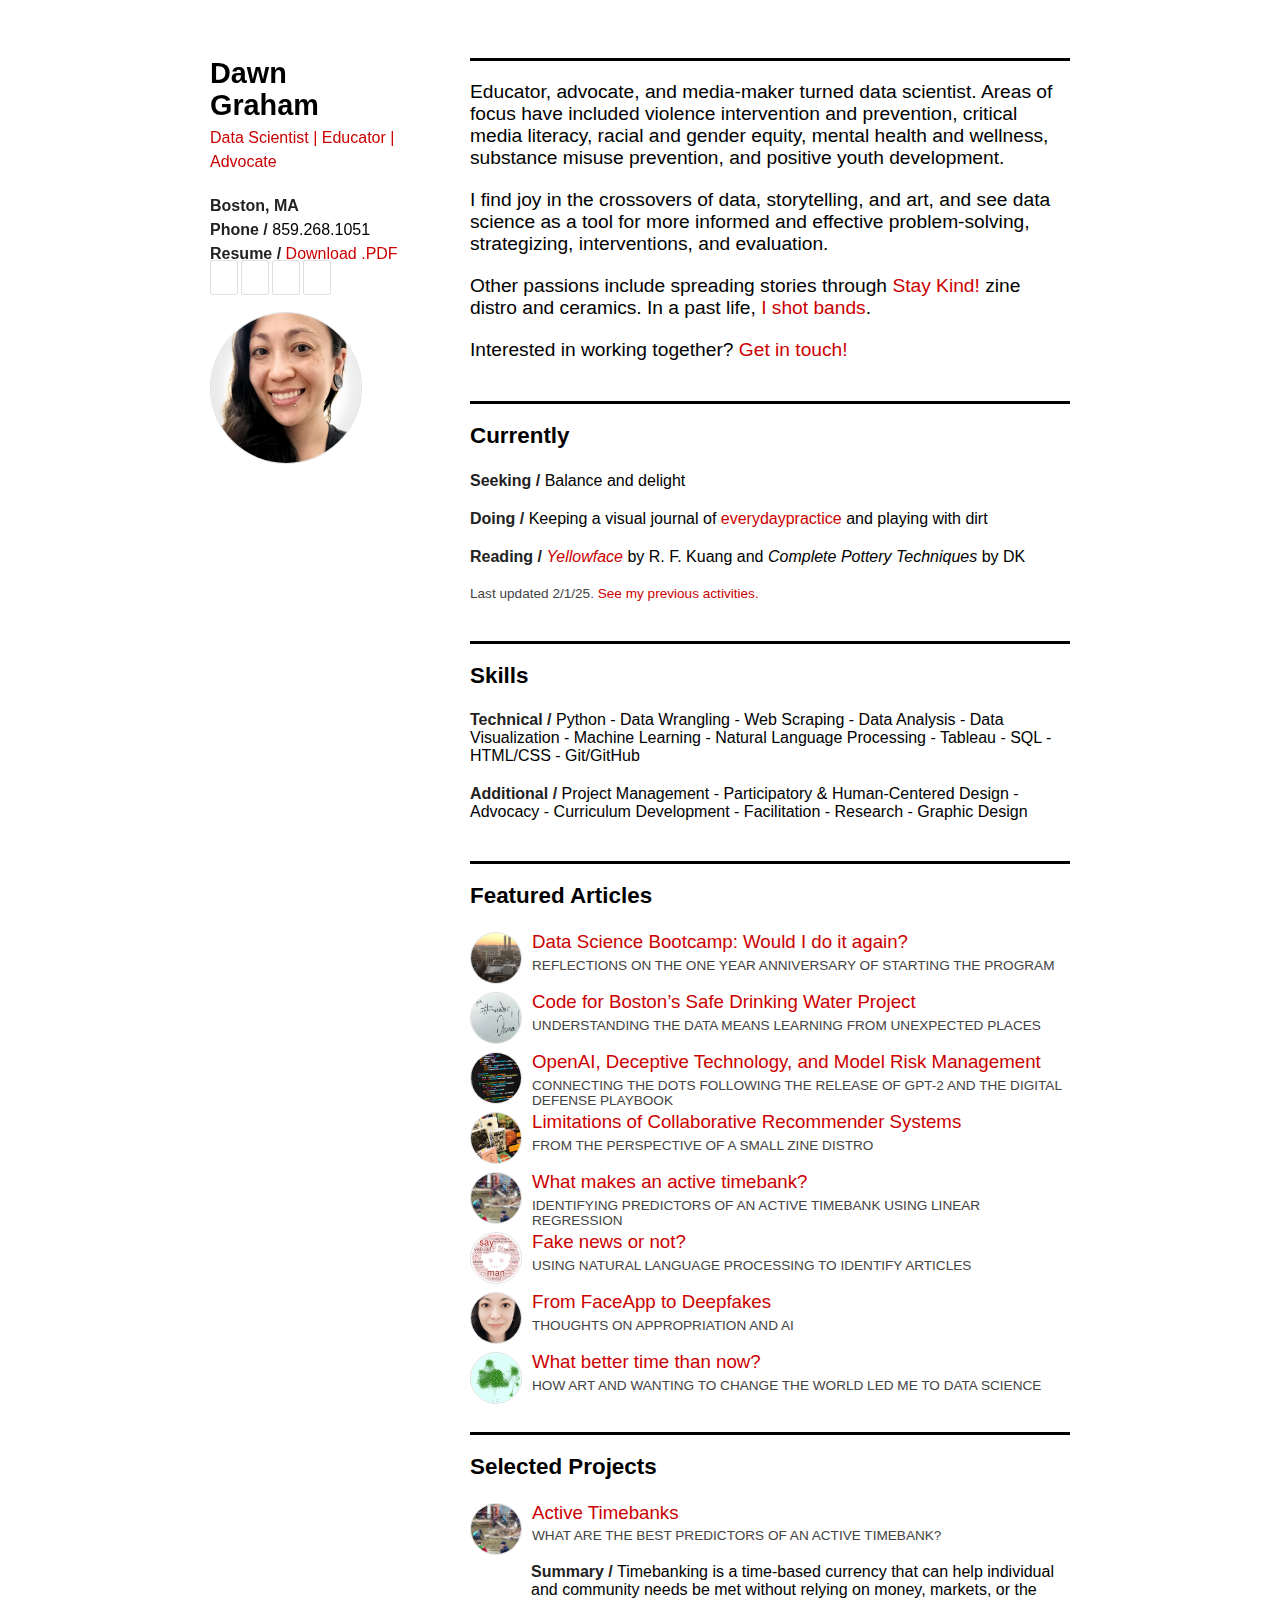
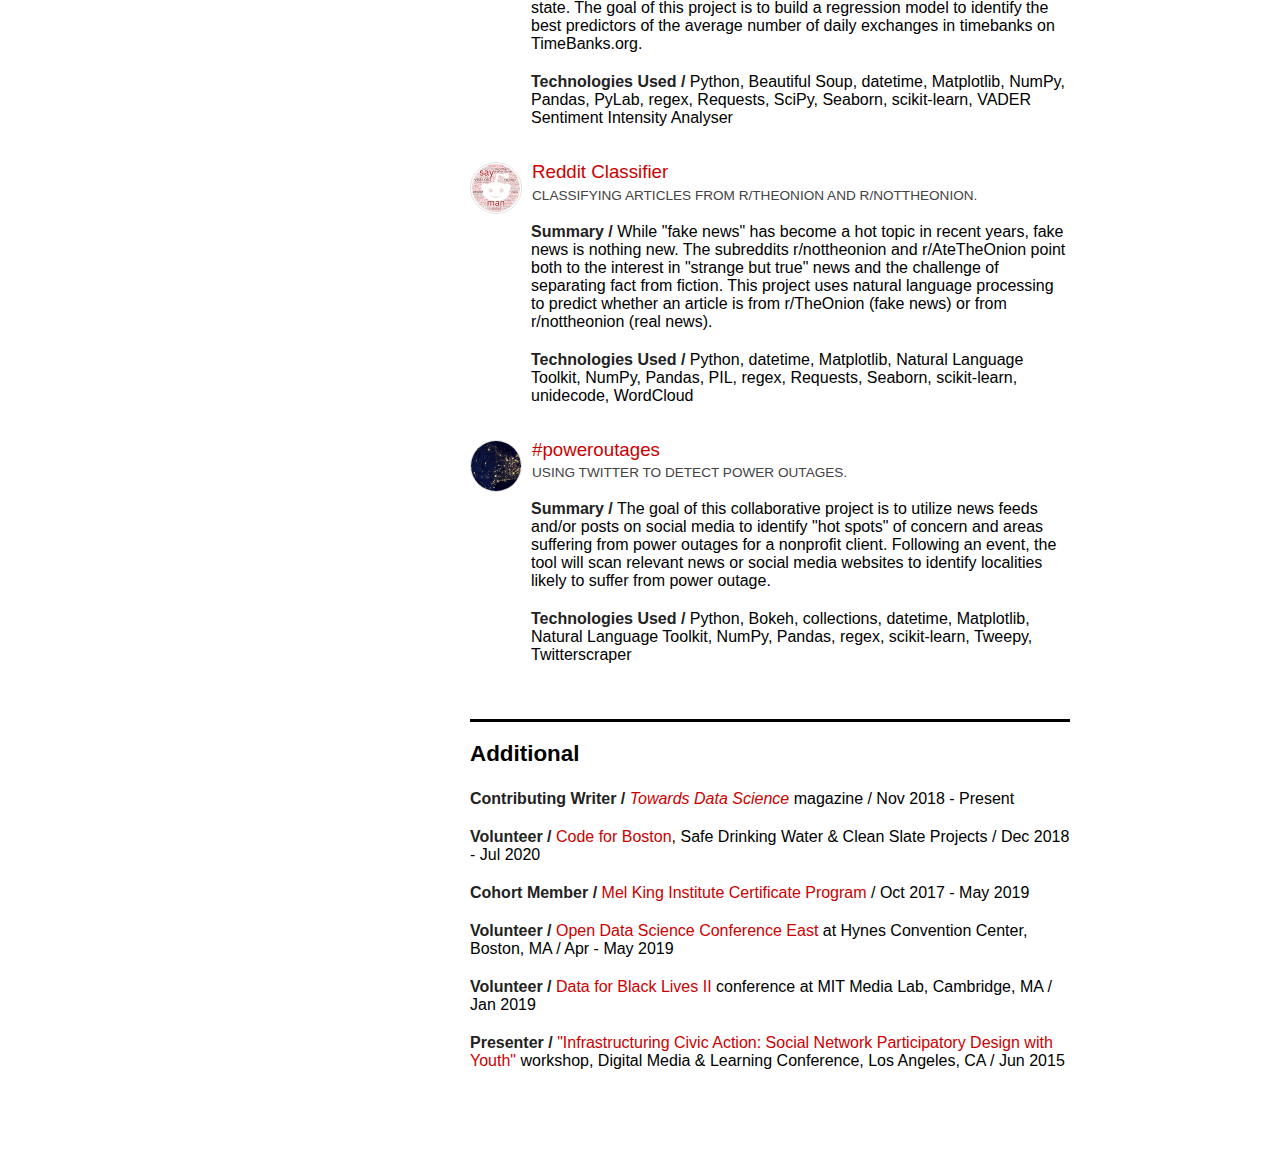
==== commit 3d9e0366: "Update Reading" ====
--- a/index.html
+++ b/index.html
@@ -62,9 +62,9 @@
           <strong>Doing /</strong> Keeping a visual journal of <a href="https://www.instagram.com/everydaypractice/" target="_blank">everydaypractice</a> and playing with dirt
         </p>
         <p>
-          <strong>Reading /</strong> <a href="https://cher.store/collections/featured-items/products/cher-the-memoir-part-one-of-a-two-part-memoir-from-the-iconic-artist-and-actor" target="_blank"><i>Cher: The Memoir, Part One</i></a> by Cher and <i>Complete Pottery Techniques</i> by DK
+          <strong>Reading /</strong> <a href="https://rfkuang.com/" target="_blank"><i>Yellowface</i></a> by R. F. Kuang and <i>Complete Pottery Techniques</i> by DK
         </p>
-        <p class="note">Last updated 1/1/25. <a href="archive.html">See my previous activities.</a></p>
+        <p class="note">Last updated 2/1/25. <a href="archive.html">See my previous activities.</a></p>
       </section>
       <section>
         <h2>Skills</h2><br>
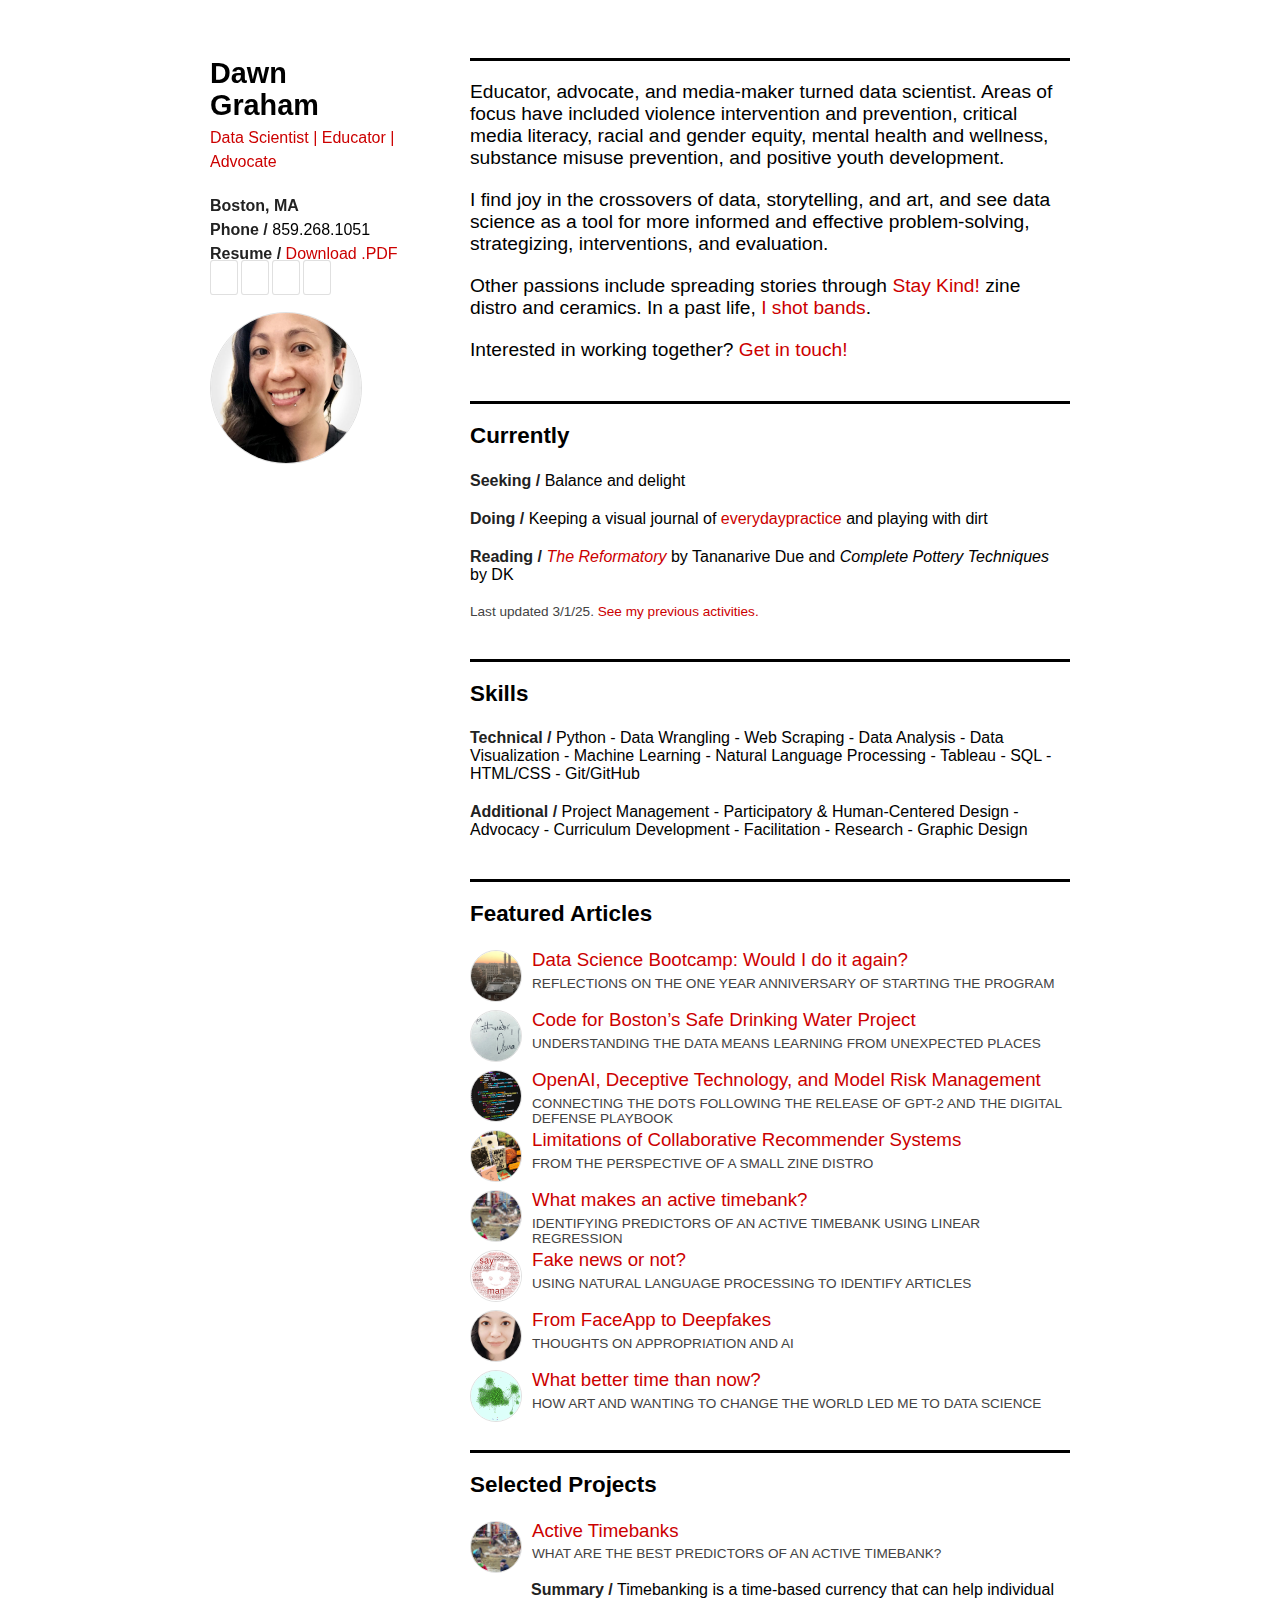
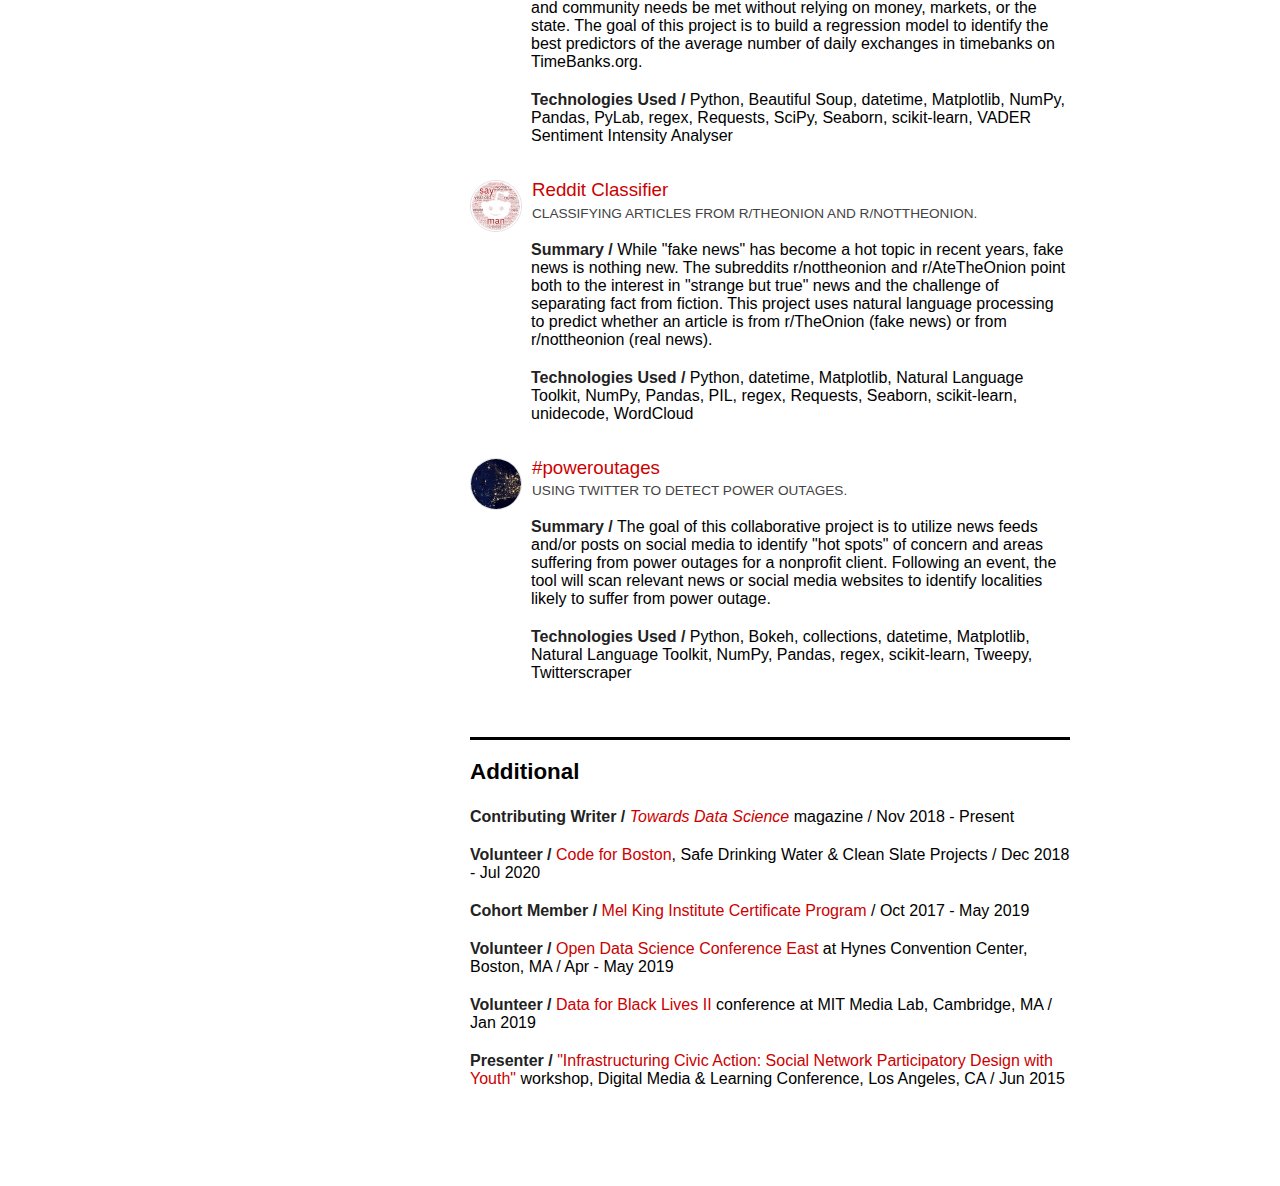
==== commit f4a6632a: "Update Reading" ====
--- a/index.html
+++ b/index.html
@@ -62,9 +62,9 @@
           <strong>Doing /</strong> Keeping a visual journal of <a href="https://www.instagram.com/everydaypractice/" target="_blank">everydaypractice</a> and playing with dirt
         </p>
         <p>
-          <strong>Reading /</strong> <a href="https://rfkuang.com/" target="_blank"><i>Yellowface</i></a> by R. F. Kuang and <i>Complete Pottery Techniques</i> by DK
+          <strong>Reading /</strong> <a href="https://www.simonandschuster.com/books/The-Reformatory/Tananarive-Due/9781982188344?" target="_blank"><i>The Reformatory</i></a> by Tananarive Due and <i>Complete Pottery Techniques</i> by DK
         </p>
-        <p class="note">Last updated 2/1/25. <a href="archive.html">See my previous activities.</a></p>
+        <p class="note">Last updated 3/1/25. <a href="archive.html">See my previous activities.</a></p>
       </section>
       <section>
         <h2>Skills</h2><br>
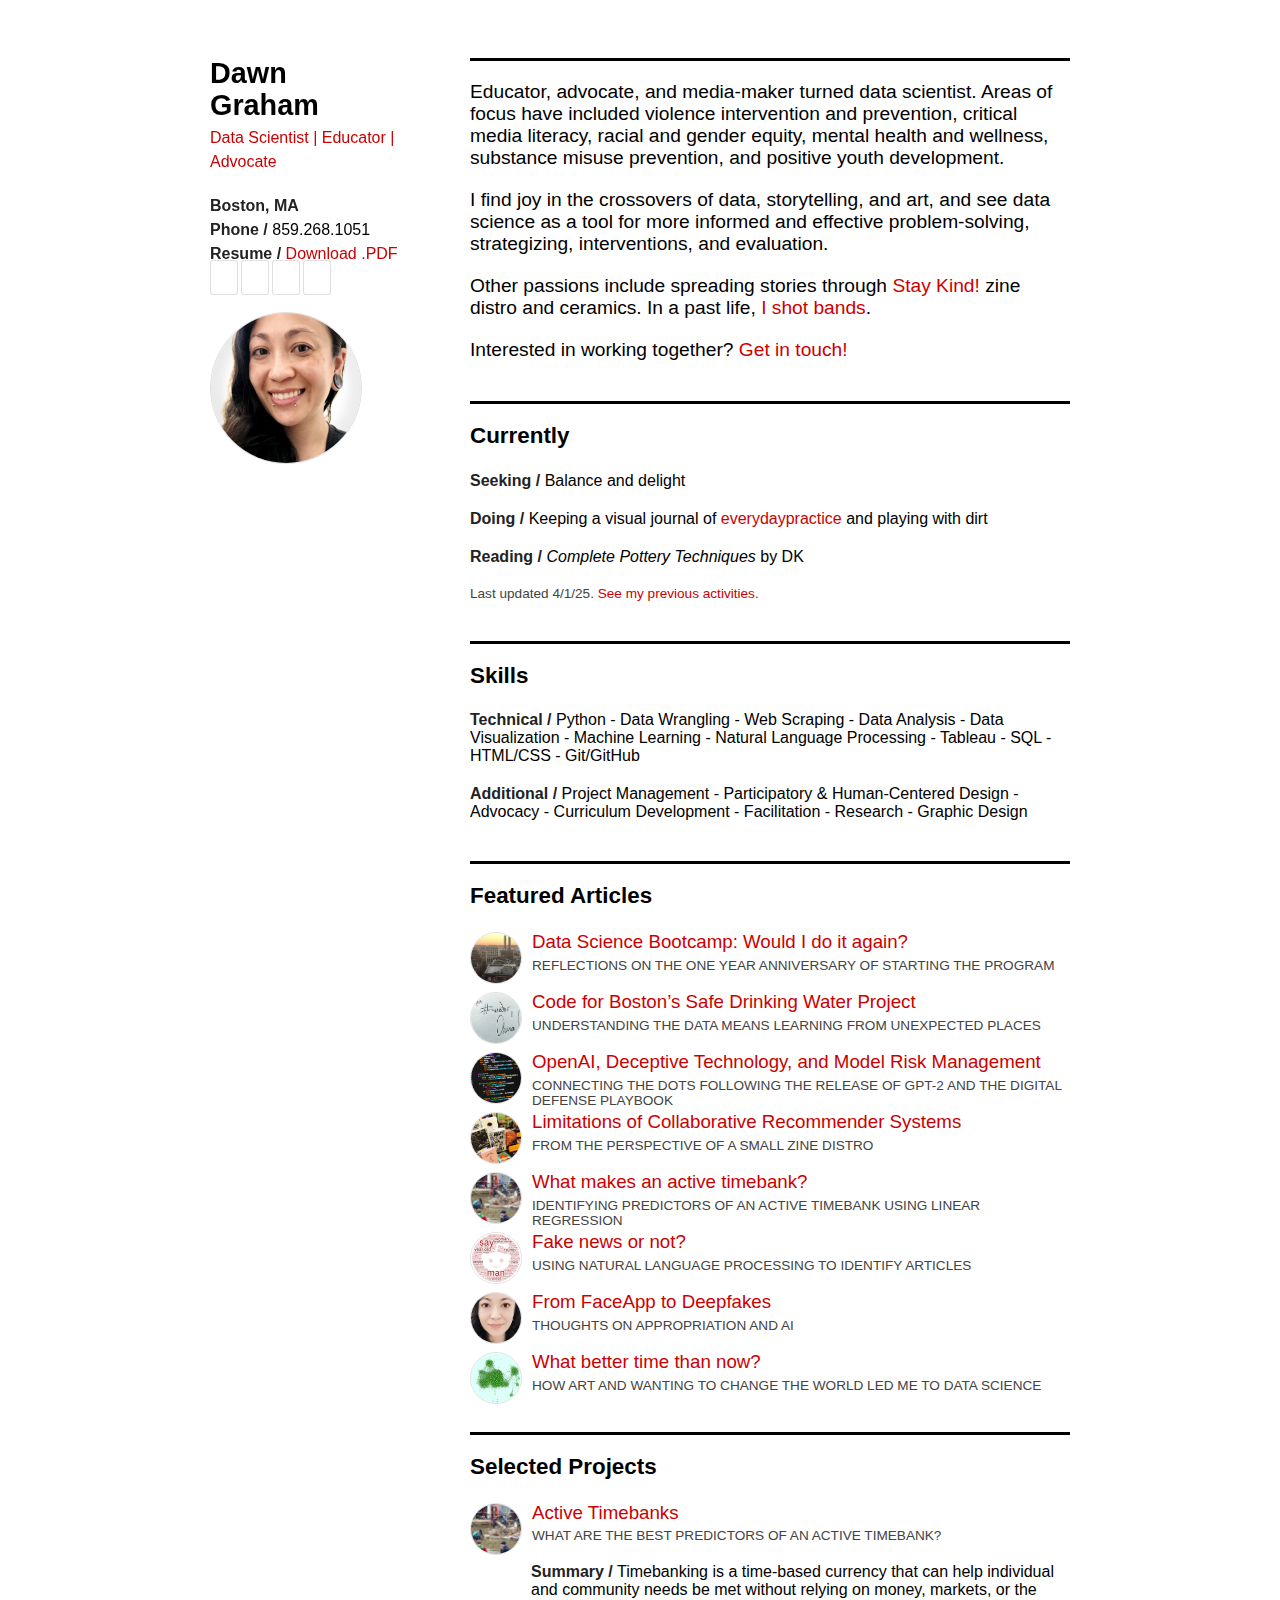
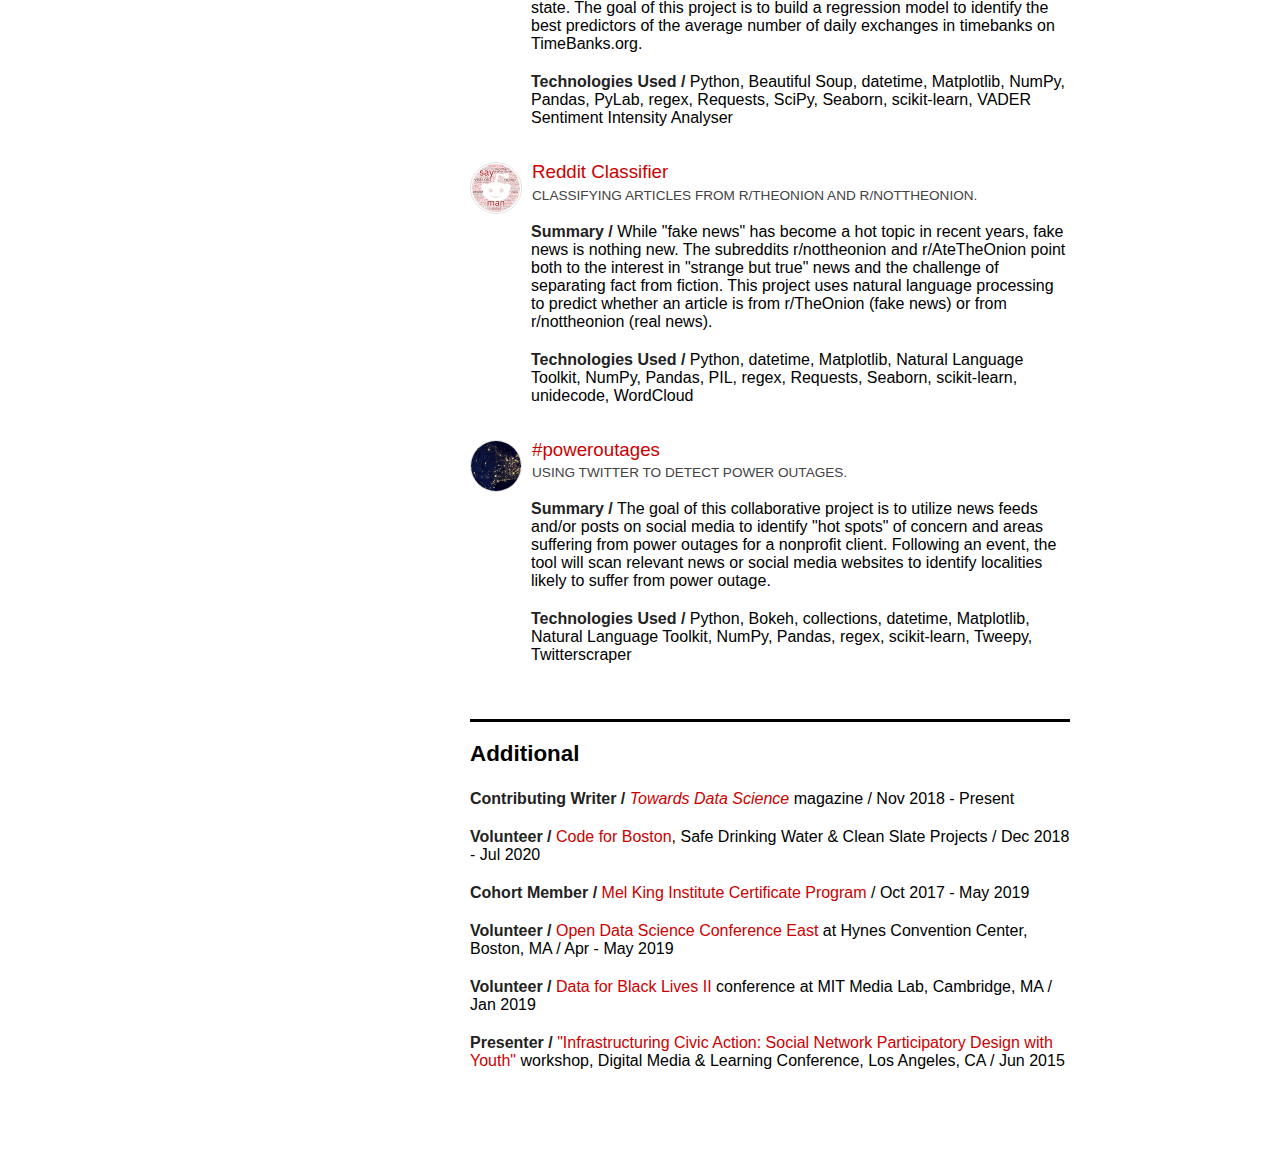
==== commit 96ff53e3: "Update Reading" ====
--- a/index.html
+++ b/index.html
@@ -62,9 +62,9 @@
           <strong>Doing /</strong> Keeping a visual journal of <a href="https://www.instagram.com/everydaypractice/" target="_blank">everydaypractice</a> and playing with dirt
         </p>
         <p>
-          <strong>Reading /</strong> <a href="https://www.simonandschuster.com/books/The-Reformatory/Tananarive-Due/9781982188344?" target="_blank"><i>The Reformatory</i></a> by Tananarive Due and <i>Complete Pottery Techniques</i> by DK
+          <strong>Reading /</strong> <i>Complete Pottery Techniques</i> by DK
         </p>
-        <p class="note">Last updated 3/1/25. <a href="archive.html">See my previous activities.</a></p>
+        <p class="note">Last updated 4/1/25. <a href="archive.html">See my previous activities.</a></p>
       </section>
       <section>
         <h2>Skills</h2><br>
